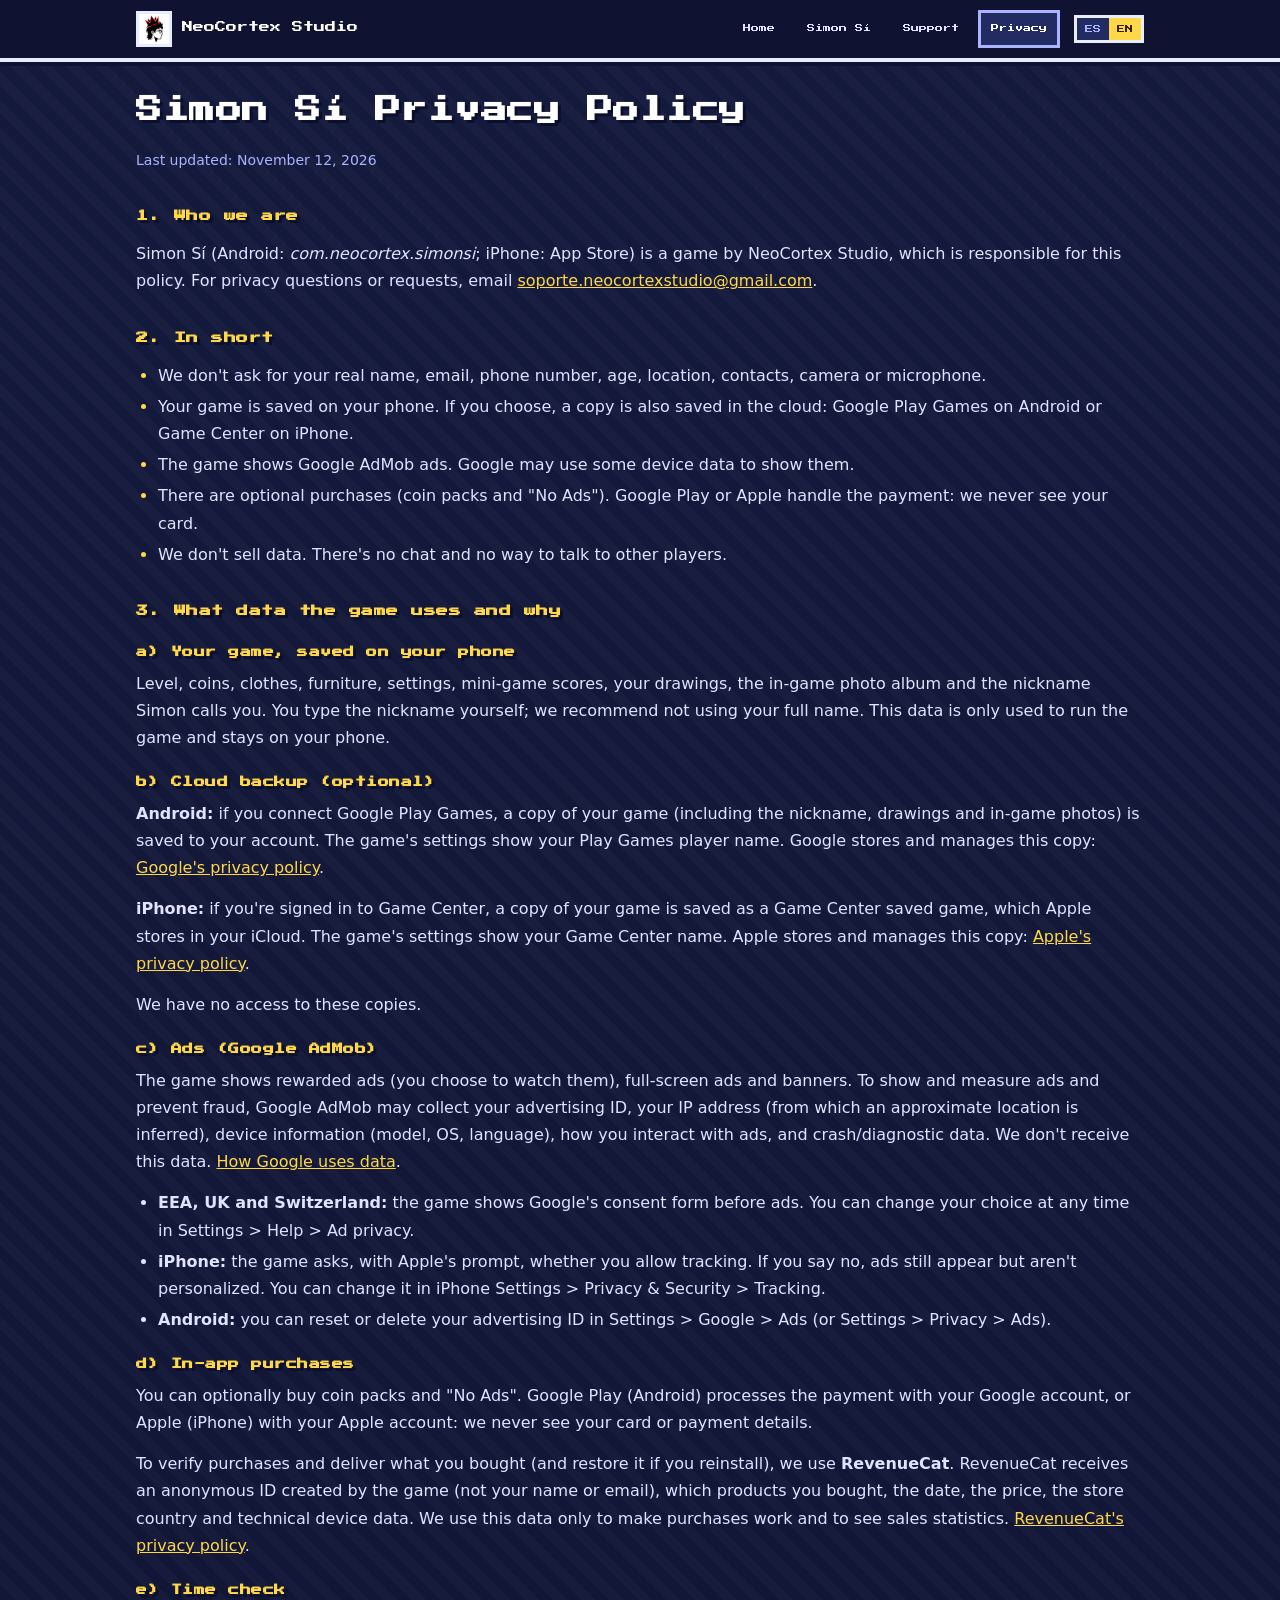
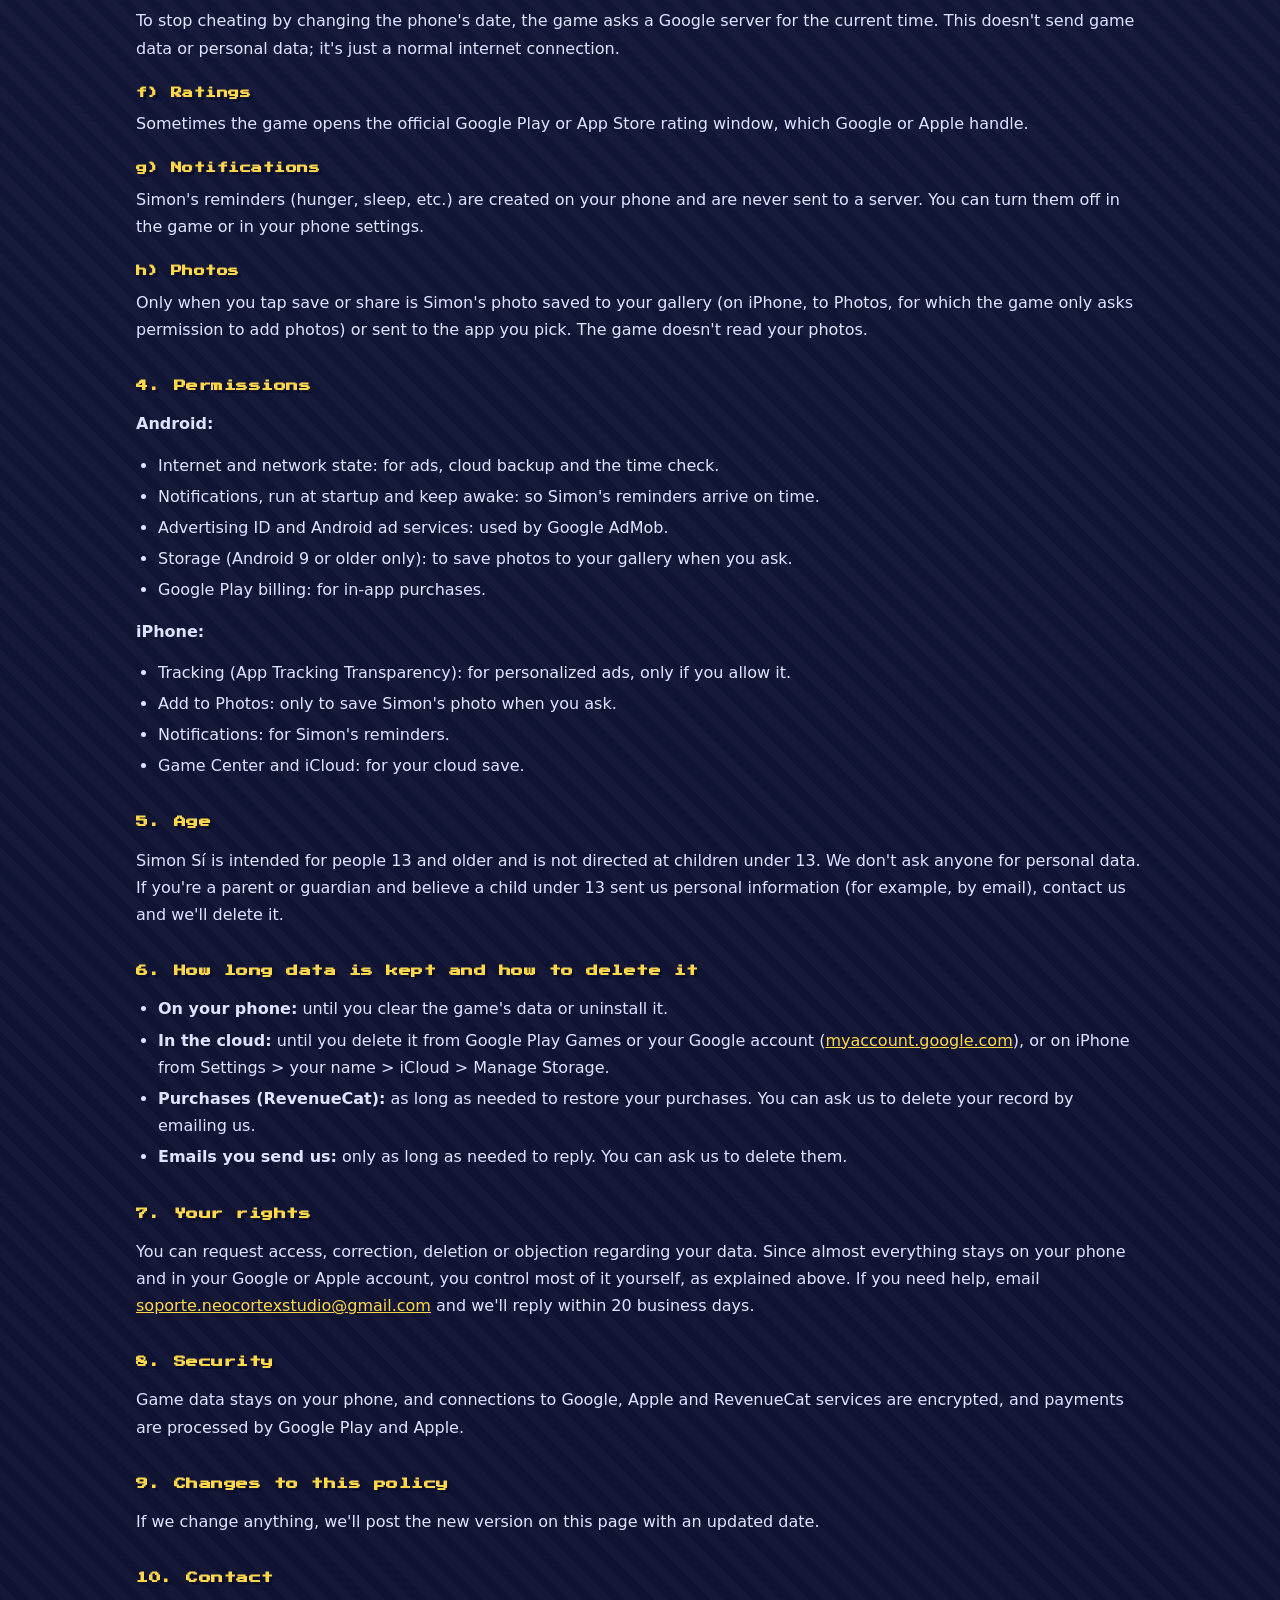
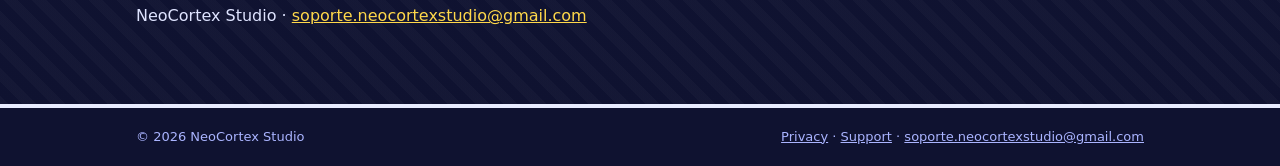
==== privacidad/index.html @ a91532ff "Pagina de NeoCortex Studio: inicio, Simon Si, soporte y politica de privacidad (ES/EN) Co-Authored-B" ====
<!doctype html>
<html lang="es" data-idioma="es">
<head>
<meta charset="utf-8">
<meta name="viewport" content="width=device-width, initial-scale=1">
<title data-es="Política de privacidad - Simon Sí" data-en="Privacy policy - Simon Sí">Política de privacidad - Simon Sí</title>
<meta name="description" content="Política de privacidad de Simon Sí (Android y iPhone).">
<meta name="theme-color" content="#0f1230">
<meta property="og:title" content="Política de privacidad - Simon Sí">
<meta property="og:description" content="Política de privacidad de Simon Sí (Android y iPhone).">
<meta property="og:image" content="https://neocortexstudio.github.io/assets/img/banner_es.png">
<link rel="icon" href="../assets/img/favicon_estudio.png">
<link rel="apple-touch-icon" href="../assets/img/logo_neocortex_180.png">
<link rel="stylesheet" href="../assets/estilo.css">
<script src="../assets/idioma.js"></script>
</head>
<body>
<header class="barra"><div class="barra-in">
  <a class="marca" href="../"><img class="logo" src="../assets/img/logo_neocortex_180.png" alt="">NeoCortex Studio</a>
  <nav class="nav"><a href="../"><span lang="es">Inicio</span><span lang="en">Home</span></a><a href="../simonsi/"><span lang="es">Simon Sí</span><span lang="en">Simon Sí</span></a><a href="../soporte/"><span lang="es">Soporte</span><span lang="en">Support</span></a><a href="../privacidad/" class="on"><span lang="es">Privacidad</span><span lang="en">Privacy</span></a></nav>
  <div class="idioma"><button data-l="es">ES</button><button data-l="en">EN</button></div>
</div></header>
<main>
<article class="legal" lang="es">
<h1 class="px">Política de privacidad de Simon Sí</h1>
<p class="nota">Última actualización: 12 de noviembre de 2026</p>

<h2 class="px">1. Quién es el responsable</h2>
<p>Simon Sí (Android: <i>com.neocortex.simonsi</i>; iPhone: App Store) es un juego de NeoCortex Studio, responsable de esta política. Para cualquier duda o solicitud sobre privacidad, escríbenos a <a href="mailto:soporte.neocortexstudio@gmail.com">soporte.neocortexstudio@gmail.com</a>.</p>

<h2 class="px">2. En pocas palabras</h2>
<ul class="resumen">
  <li>No pedimos tu nombre real, correo, teléfono, edad, ubicación, contactos, cámara ni micrófono.</li>
  <li>Tu partida se guarda en tu teléfono. Si quieres, también se guarda una copia en la nube: Google Play Juegos en Android o Game Center en iPhone.</li>
  <li>El juego muestra anuncios de Google AdMob. Google puede usar algunos datos del teléfono para mostrarlos.</li>
  <li>Hay compras opcionales (paquetes de monedas y "Sin anuncios"). El pago lo hace Google Play o Apple: nosotros nunca vemos tu tarjeta.</li>
  <li>No vendemos datos. No hay chat ni forma de hablar con otros jugadores.</li>
</ul>

<h2 class="px">3. Qué datos usa el juego y para qué</h2>
<h3>a) Tu partida, guardada en tu teléfono</h3>
<p>Nivel, monedas, ropa, muebles, ajustes, puntajes de minijuegos, los dibujos que haces, las fotos del álbum del juego y el apodo con el que Simon te llama. El apodo lo escribes tú; te recomendamos no poner tu nombre completo. Estos datos se usan solo para que el juego funcione y se quedan en tu teléfono.</p>

<h3>b) Copia en la nube (opcional)</h3>
<p><b>Android:</b> si conectas Google Play Juegos, se guarda una copia de tu partida en tu cuenta (incluye el apodo, los dibujos y las fotos del juego). En los ajustes del juego se muestra tu nombre de jugador de Play Juegos. Esta copia la guarda y administra Google: <a href="https://policies.google.com/privacy" target="_blank" rel="noopener">política de privacidad de Google</a>.</p>
<p><b>iPhone:</b> si tienes sesión en Game Center, se guarda una copia de tu partida como "partida guardada" de Game Center, que Apple almacena en tu iCloud. En los ajustes del juego se muestra tu nombre de Game Center. Esta copia la guarda y administra Apple: <a href="https://www.apple.com/legal/privacy/" target="_blank" rel="noopener">política de privacidad de Apple</a>.</p>
<p>Nosotros no tenemos acceso a esas copias.</p>

<h3>c) Anuncios (Google AdMob)</h3>
<p>El juego muestra anuncios con premio (los eliges tú), anuncios de pantalla completa y banners. Para mostrarlos, medirlos y evitar fraudes, Google AdMob puede recopilar el identificador de publicidad del teléfono, la dirección IP (de la que se deduce una ubicación aproximada), información del dispositivo (modelo, sistema, idioma), cómo interactúas con los anuncios y datos técnicos de errores. Nosotros no recibimos esos datos. <a href="https://policies.google.com/technologies/partner-sites" target="_blank" rel="noopener">Cómo usa Google los datos</a>.</p>
<ul>
  <li><b>Europa, Reino Unido y Suiza:</b> el juego te muestra la ventana de consentimiento de Google antes de los anuncios. Puedes cambiar tu decisión cuando quieras en Ajustes &gt; Ayuda &gt; Privacidad de anuncios.</li>
  <li><b>iPhone:</b> el juego te pregunta con la ventana de Apple si permites el rastreo. Si dices que no, los anuncios siguen, pero no son personalizados. Puedes cambiarlo en Ajustes del iPhone &gt; Privacidad y seguridad &gt; Rastreo.</li>
  <li><b>Android:</b> puedes restablecer o borrar tu identificador de publicidad en Configuración &gt; Google &gt; Anuncios (o Configuración &gt; Privacidad &gt; Anuncios).</li>
</ul>

<h3>d) Compras dentro de la app</h3>
<p>Puedes comprar, si quieres, paquetes de monedas y "Sin anuncios". El pago lo procesa Google Play (Android) con tu cuenta de Google, o Apple (iPhone) con tu cuenta de Apple: nosotros no vemos tu tarjeta ni tus datos de pago.</p>
<p>Para comprobar las compras y entregarte lo que compraste (y poder restaurarlo si reinstalas), usamos <b>RevenueCat</b>. RevenueCat recibe un identificador anónimo creado por el juego (no tu nombre ni tu correo), qué productos compraste, la fecha, el precio, el país de la tienda y datos técnicos del dispositivo. Usamos estos datos solo para que las compras funcionen y para ver estadísticas de ventas. <a href="https://www.revenuecat.com/privacy" target="_blank" rel="noopener">Política de privacidad de RevenueCat</a>.</p>

<h3>e) Revisión de la hora</h3>
<p>Para que no se puedan hacer trampas cambiando la fecha del teléfono, el juego pregunta la hora a un servidor de Google. Esa consulta no envía datos del juego ni datos personales; es solo una conexión normal a internet.</p>

<h3>f) Valoración</h3>
<p>A veces el juego abre la ventana oficial de Google Play o de la App Store para calificarlo. Esa ventana la manejan Google o Apple.</p>

<h3>g) Notificaciones</h3>
<p>Los avisos de Simon (hambre, sueño, etc.) se crean dentro de tu teléfono y no se envían a ningún servidor. Puedes apagarlos en el juego o en los ajustes del teléfono.</p>

<h3>h) Fotos</h3>
<p>Solo si tú tocas guardar o compartir, la foto de Simon se guarda en tu galería (en iPhone, en Fotos, para lo que el juego pide permiso solo para agregar fotos) o se manda a la app que elijas. El juego no lee tus fotos.</p>

<h2 class="px">4. Permisos</h2>
<p><b>Android:</b></p>
<ul>
  <li>Internet y estado de la red: para los anuncios, la copia en la nube y la revisión de la hora.</li>
  <li>Notificaciones, iniciar al encender el teléfono y mantener activo: para que los avisos de Simon lleguen a tiempo.</li>
  <li>Identificador de publicidad y servicios de anuncios de Android: los usa Google AdMob.</li>
  <li>Almacenamiento (solo en Android 9 o anterior): para guardar fotos en tu galería cuando tú lo pides.</li>
  <li>Facturación de Google Play: para las compras dentro de la app.</li>
</ul>
<p><b>iPhone:</b></p>
<ul>
  <li>Rastreo (App Tracking Transparency): para anuncios personalizados, solo si lo permites.</li>
  <li>Agregar a Fotos: solo para guardar la foto de Simon cuando tú lo pides.</li>
  <li>Notificaciones: para los avisos de Simon.</li>
  <li>Game Center e iCloud: para la copia de tu partida en la nube.</li>
</ul>

<h2 class="px">5. Edad</h2>
<p>Simon Sí está pensado para personas de 13 años o más y no está dirigido a menores de 13. No pedimos datos personales a nadie. Si eres padre, madre o tutor y crees que un menor de 13 años nos envió información personal (por ejemplo, por correo), escríbenos y la borraremos.</p>

<h2 class="px">6. Cuánto tiempo se guardan los datos y cómo borrarlos</h2>
<ul>
  <li><b>En tu teléfono:</b> hasta que borres los datos del juego o lo desinstales.</li>
  <li><b>En la nube:</b> hasta que la borres desde Google Play Juegos o tu cuenta de Google (<a href="https://myaccount.google.com" target="_blank" rel="noopener">myaccount.google.com</a>), o en iPhone desde Ajustes &gt; tu nombre &gt; iCloud &gt; Administrar almacenamiento.</li>
  <li><b>Compras (RevenueCat):</b> mientras sean necesarias para restaurar tus compras. Puedes pedir que borremos tu registro escribiéndonos.</li>
  <li><b>Correos que nos mandes:</b> solo el tiempo necesario para responderte. Puedes pedir que los borremos.</li>
</ul>

<h2 class="px">7. Tus derechos</h2>
<p>Puedes pedir acceso, corrección, borrado u oposición sobre tus datos (en México, derechos ARCO). Como casi todo se queda en tu teléfono y en tu cuenta de Google o Apple, la mayoría lo controlas tú, como se explica arriba. Si necesitas ayuda, escríbenos a <a href="mailto:soporte.neocortexstudio@gmail.com">soporte.neocortexstudio@gmail.com</a> y te responderemos en un plazo máximo de 20 días hábiles.</p>

<h2 class="px">8. Seguridad</h2>
<p>Los datos del juego se quedan en tu teléfono, y las conexiones con los servicios de Google, Apple y RevenueCat están cifradas, y los pagos los procesan Google Play y Apple.</p>

<h2 class="px">9. Cambios a esta política</h2>
<p>Si cambiamos algo, publicaremos la nueva versión en esta misma página con la fecha actualizada.</p>

<h2 class="px">10. Contacto</h2>
<p>NeoCortex Studio · <a href="mailto:soporte.neocortexstudio@gmail.com">soporte.neocortexstudio@gmail.com</a></p>
</article>

<article class="legal" lang="en">
<h1 class="px">Simon Sí Privacy Policy</h1>
<p class="nota">Last updated: November 12, 2026</p>

<h2 class="px">1. Who we are</h2>
<p>Simon Sí (Android: <i>com.neocortex.simonsi</i>; iPhone: App Store) is a game by NeoCortex Studio, which is responsible for this policy. For privacy questions or requests, email <a href="mailto:soporte.neocortexstudio@gmail.com">soporte.neocortexstudio@gmail.com</a>.</p>

<h2 class="px">2. In short</h2>
<ul class="resumen">
  <li>We don't ask for your real name, email, phone number, age, location, contacts, camera or microphone.</li>
  <li>Your game is saved on your phone. If you choose, a copy is also saved in the cloud: Google Play Games on Android or Game Center on iPhone.</li>
  <li>The game shows Google AdMob ads. Google may use some device data to show them.</li>
  <li>There are optional purchases (coin packs and "No Ads"). Google Play or Apple handle the payment: we never see your card.</li>
  <li>We don't sell data. There's no chat and no way to talk to other players.</li>
</ul>

<h2 class="px">3. What data the game uses and why</h2>
<h3>a) Your game, saved on your phone</h3>
<p>Level, coins, clothes, furniture, settings, mini-game scores, your drawings, the in-game photo album and the nickname Simon calls you. You type the nickname yourself; we recommend not using your full name. This data is only used to run the game and stays on your phone.</p>

<h3>b) Cloud backup (optional)</h3>
<p><b>Android:</b> if you connect Google Play Games, a copy of your game (including the nickname, drawings and in-game photos) is saved to your account. The game's settings show your Play Games player name. Google stores and manages this copy: <a href="https://policies.google.com/privacy" target="_blank" rel="noopener">Google's privacy policy</a>.</p>
<p><b>iPhone:</b> if you're signed in to Game Center, a copy of your game is saved as a Game Center saved game, which Apple stores in your iCloud. The game's settings show your Game Center name. Apple stores and manages this copy: <a href="https://www.apple.com/legal/privacy/" target="_blank" rel="noopener">Apple's privacy policy</a>.</p>
<p>We have no access to these copies.</p>

<h3>c) Ads (Google AdMob)</h3>
<p>The game shows rewarded ads (you choose to watch them), full-screen ads and banners. To show and measure ads and prevent fraud, Google AdMob may collect your advertising ID, your IP address (from which an approximate location is inferred), device information (model, OS, language), how you interact with ads, and crash/diagnostic data. We don't receive this data. <a href="https://policies.google.com/technologies/partner-sites" target="_blank" rel="noopener">How Google uses data</a>.</p>
<ul>
  <li><b>EEA, UK and Switzerland:</b> the game shows Google's consent form before ads. You can change your choice at any time in Settings &gt; Help &gt; Ad privacy.</li>
  <li><b>iPhone:</b> the game asks, with Apple's prompt, whether you allow tracking. If you say no, ads still appear but aren't personalized. You can change it in iPhone Settings &gt; Privacy &amp; Security &gt; Tracking.</li>
  <li><b>Android:</b> you can reset or delete your advertising ID in Settings &gt; Google &gt; Ads (or Settings &gt; Privacy &gt; Ads).</li>
</ul>

<h3>d) In-app purchases</h3>
<p>You can optionally buy coin packs and "No Ads". Google Play (Android) processes the payment with your Google account, or Apple (iPhone) with your Apple account: we never see your card or payment details.</p>
<p>To verify purchases and deliver what you bought (and restore it if you reinstall), we use <b>RevenueCat</b>. RevenueCat receives an anonymous ID created by the game (not your name or email), which products you bought, the date, the price, the store country and technical device data. We use this data only to make purchases work and to see sales statistics. <a href="https://www.revenuecat.com/privacy" target="_blank" rel="noopener">RevenueCat's privacy policy</a>.</p>

<h3>e) Time check</h3>
<p>To stop cheating by changing the phone's date, the game asks a Google server for the current time. This doesn't send game data or personal data; it's just a normal internet connection.</p>

<h3>f) Ratings</h3>
<p>Sometimes the game opens the official Google Play or App Store rating window, which Google or Apple handle.</p>

<h3>g) Notifications</h3>
<p>Simon's reminders (hunger, sleep, etc.) are created on your phone and are never sent to a server. You can turn them off in the game or in your phone settings.</p>

<h3>h) Photos</h3>
<p>Only when you tap save or share is Simon's photo saved to your gallery (on iPhone, to Photos, for which the game only asks permission to add photos) or sent to the app you pick. The game doesn't read your photos.</p>

<h2 class="px">4. Permissions</h2>
<p><b>Android:</b></p>
<ul>
  <li>Internet and network state: for ads, cloud backup and the time check.</li>
  <li>Notifications, run at startup and keep awake: so Simon's reminders arrive on time.</li>
  <li>Advertising ID and Android ad services: used by Google AdMob.</li>
  <li>Storage (Android 9 or older only): to save photos to your gallery when you ask.</li>
  <li>Google Play billing: for in-app purchases.</li>
</ul>
<p><b>iPhone:</b></p>
<ul>
  <li>Tracking (App Tracking Transparency): for personalized ads, only if you allow it.</li>
  <li>Add to Photos: only to save Simon's photo when you ask.</li>
  <li>Notifications: for Simon's reminders.</li>
  <li>Game Center and iCloud: for your cloud save.</li>
</ul>

<h2 class="px">5. Age</h2>
<p>Simon Sí is intended for people 13 and older and is not directed at children under 13. We don't ask anyone for personal data. If you're a parent or guardian and believe a child under 13 sent us personal information (for example, by email), contact us and we'll delete it.</p>

<h2 class="px">6. How long data is kept and how to delete it</h2>
<ul>
  <li><b>On your phone:</b> until you clear the game's data or uninstall it.</li>
  <li><b>In the cloud:</b> until you delete it from Google Play Games or your Google account (<a href="https://myaccount.google.com" target="_blank" rel="noopener">myaccount.google.com</a>), or on iPhone from Settings &gt; your name &gt; iCloud &gt; Manage Storage.</li>
  <li><b>Purchases (RevenueCat):</b> as long as needed to restore your purchases. You can ask us to delete your record by emailing us.</li>
  <li><b>Emails you send us:</b> only as long as needed to reply. You can ask us to delete them.</li>
</ul>

<h2 class="px">7. Your rights</h2>
<p>You can request access, correction, deletion or objection regarding your data. Since almost everything stays on your phone and in your Google or Apple account, you control most of it yourself, as explained above. If you need help, email <a href="mailto:soporte.neocortexstudio@gmail.com">soporte.neocortexstudio@gmail.com</a> and we'll reply within 20 business days.</p>

<h2 class="px">8. Security</h2>
<p>Game data stays on your phone, and connections to Google, Apple and RevenueCat services are encrypted, and payments are processed by Google Play and Apple.</p>

<h2 class="px">9. Changes to this policy</h2>
<p>If we change anything, we'll post the new version on this page with an updated date.</p>

<h2 class="px">10. Contact</h2>
<p>NeoCortex Studio · <a href="mailto:soporte.neocortexstudio@gmail.com">soporte.neocortexstudio@gmail.com</a></p>
</article>

</main>
<footer><div class="in">
  <span>© 2026 NeoCortex Studio</span>
  <span><a href="../privacidad/"><span lang="es">Privacidad</span><span lang="en">Privacy</span></a> · <a href="../soporte/"><span lang="es">Soporte</span><span lang="en">Support</span></a> · <a href="mailto:soporte.neocortexstudio@gmail.com">soporte.neocortexstudio@gmail.com</a></span>
</div></footer>
</body>
</html>
---- assets/estilo.css ----
/* NeoCortex Studio — estilo pixel, igual que Simon Sí */
@font-face { font-family: 'PS2P'; src: url('fuentes/PressStart2P.woff2') format('woff2'); font-display: swap; }
@font-face { font-family: 'MJT'; src: url('fuentes/Nunito900.woff2') format('woff2'); font-weight: 900; font-display: swap; }
:root {
  --noche: #0f1230; --fondo: #141a3c; --panel: #232b63; --panel2: #3a47a8; --linea: #e8ecff;
  --tinta: #dfe4ff; --suave: #aab4ff; --oro: #ffd84a; --rojo: #e8353f; --verde: #3ab060;
}
* { box-sizing: border-box; }
html { background: var(--fondo); }
body {
  margin: 0; color: var(--tinta); font: 16px/1.7 system-ui, -apple-system, 'Segoe UI', Roboto, sans-serif;
  background:
    repeating-linear-gradient(45deg, rgba(255,255,255,.025) 0 10px, transparent 10px 20px),
    linear-gradient(var(--fondo), var(--noche));
  min-height: 100vh;
}
a { color: var(--oro); }
img { image-rendering: pixelated; max-width: 100%; }
.px { font-family: 'PS2P', monospace; letter-spacing: .5px; line-height: 1.6; }

/* idioma: se ve solo el bloque del idioma elegido */
html[data-idioma="es"] [lang="en"]:not(html), html[data-idioma="en"] [lang="es"]:not(html) { display: none !important; }

/* barra de arriba */
.barra { position: sticky; top: 0; z-index: 10; background: var(--noche); border-bottom: 4px solid var(--linea); box-shadow: 0 4px 0 var(--noche); }
.barra-in { max-width: 1040px; margin: 0 auto; padding: 10px 16px; display: flex; align-items: center; gap: 14px; flex-wrap: wrap; }
.marca { display: flex; align-items: center; gap: 10px; text-decoration: none; color: #fff; font-family: 'PS2P', monospace; font-size: 11px; }
.marca img { width: 36px; height: 36px; border: 3px solid var(--linea); box-shadow: 0 0 0 3px var(--noche); }
img.logo { image-rendering: auto; background: #fff; }
.estudio { display: flex; align-items: center; gap: 18px; margin-bottom: 18px; }
.estudio .logo { width: 112px; height: 112px; flex: none; border: 4px solid var(--linea); box-shadow: 0 0 0 4px var(--noche), 0 8px 0 4px rgba(0,0,0,.35); }
.estudio h1 { margin: 0; }
@media (max-width: 520px) { .estudio .logo { width: 84px; height: 84px; } }
.nav { display: flex; gap: 6px; flex-wrap: wrap; margin-left: auto; }
.nav a { font-family: 'PS2P', monospace; font-size: 8px; color: var(--tinta); text-decoration: none; padding: 9px 10px; border: 3px solid transparent; }
.nav a:hover, .nav a.on { border-color: var(--suave); background: var(--panel); color: #fff; }
.idioma { display: flex; border: 3px solid var(--linea); box-shadow: 0 0 0 3px var(--noche); }
.idioma button { font: 8px 'PS2P', monospace; border: 0; padding: 7px 8px; background: var(--panel); color: var(--suave); cursor: pointer; }
.idioma button.on { background: var(--oro); color: #3a2000; }

main { max-width: 1040px; margin: 0 auto; padding: 28px 16px 60px; }
h1, h2, h3 { font-family: 'PS2P', monospace; color: #fff; text-shadow: 3px 3px 0 #0c0f2c; line-height: 1.5; letter-spacing: .5px; }
h1 { font-size: clamp(16px, 4vw, 26px); margin: 0 0 18px; }
h2 { font-size: clamp(12px, 2.6vw, 16px); margin: 34px 0 14px; color: var(--oro); }
h3 { font-size: 11px; margin: 24px 0 8px; }
p { margin: 0 0 14px; }

.caja { background: var(--panel); border: 4px solid var(--linea); box-shadow: 0 0 0 4px var(--noche), 0 8px 0 4px rgba(0,0,0,.35); padding: 22px; margin: 18px 0 28px; }
.caja.oscura { background: #1a2050; border-color: var(--suave); }

/* botones */
.bt { display: inline-flex; align-items: center; justify-content: center; gap: 8px; font: 9px 'PS2P', monospace; text-decoration: none; padding: 13px 16px; color: #fff; background: var(--verde);
  border: 0; box-shadow: inset 0 -4px 0 rgba(0,0,0,.28), inset 0 3px 0 rgba(255,255,255,.25), 0 0 0 3px var(--noche); }
.bt:hover { filter: brightness(1.1); } .bt:active { transform: translateY(2px); }
.bt.oro { background: var(--oro); color: #3a2000; }
.bt.gris { background: #4a5290; color: #c8ceff; cursor: default; }
.botones { display: flex; gap: 14px; flex-wrap: wrap; margin: 18px 0 6px; }

/* portada */
.portada { display: grid; grid-template-columns: 1fr; gap: 22px; align-items: center; }
.portada .ban { width: 100%; border: 4px solid var(--linea); box-shadow: 0 0 0 4px var(--noche); }
@media (min-width: 820px) { .portada { grid-template-columns: 1.1fr 1fr; } }
.juego { display: grid; grid-template-columns: 120px 1fr; gap: 18px; align-items: center; }
.juego img { width: 120px; height: 120px; border: 4px solid var(--linea); box-shadow: 0 0 0 4px var(--noche); }
@media (max-width: 520px) { .juego { grid-template-columns: 1fr; } }

/* capturas */
.capturas { display: flex; gap: 14px; overflow-x: auto; padding: 6px 4px 14px; scroll-snap-type: x mandatory; }
.capturas img { flex: none; width: 180px; height: 320px; object-fit: cover; image-rendering: auto; border: 4px solid var(--linea); box-shadow: 0 0 0 4px var(--noche); scroll-snap-align: start; }

/* listas y textos largos (privacidad) */
.legal h2 { font-size: 12px; } .legal h3 { color: var(--oro); }
.legal ul { padding-left: 22px; margin: 0 0 14px; } .legal li { margin: 4px 0; }
.nota { font-size: 14px; color: var(--suave); }
.resumen li::marker { color: var(--oro); }
details { background: #1a2050; border: 3px solid var(--suave); margin: 10px 0; }
details summary { cursor: pointer; padding: 12px 14px; font-weight: 700; color: #fff; }
details[open] summary { border-bottom: 3px solid var(--suave); }
details div { padding: 12px 14px 4px; }

footer { border-top: 4px solid var(--linea); background: var(--noche); }
footer .in { max-width: 1040px; margin: 0 auto; padding: 18px 16px; display: flex; gap: 16px; flex-wrap: wrap; justify-content: space-between; font-size: 13px; color: var(--suave); }
footer a { color: var(--suave); }
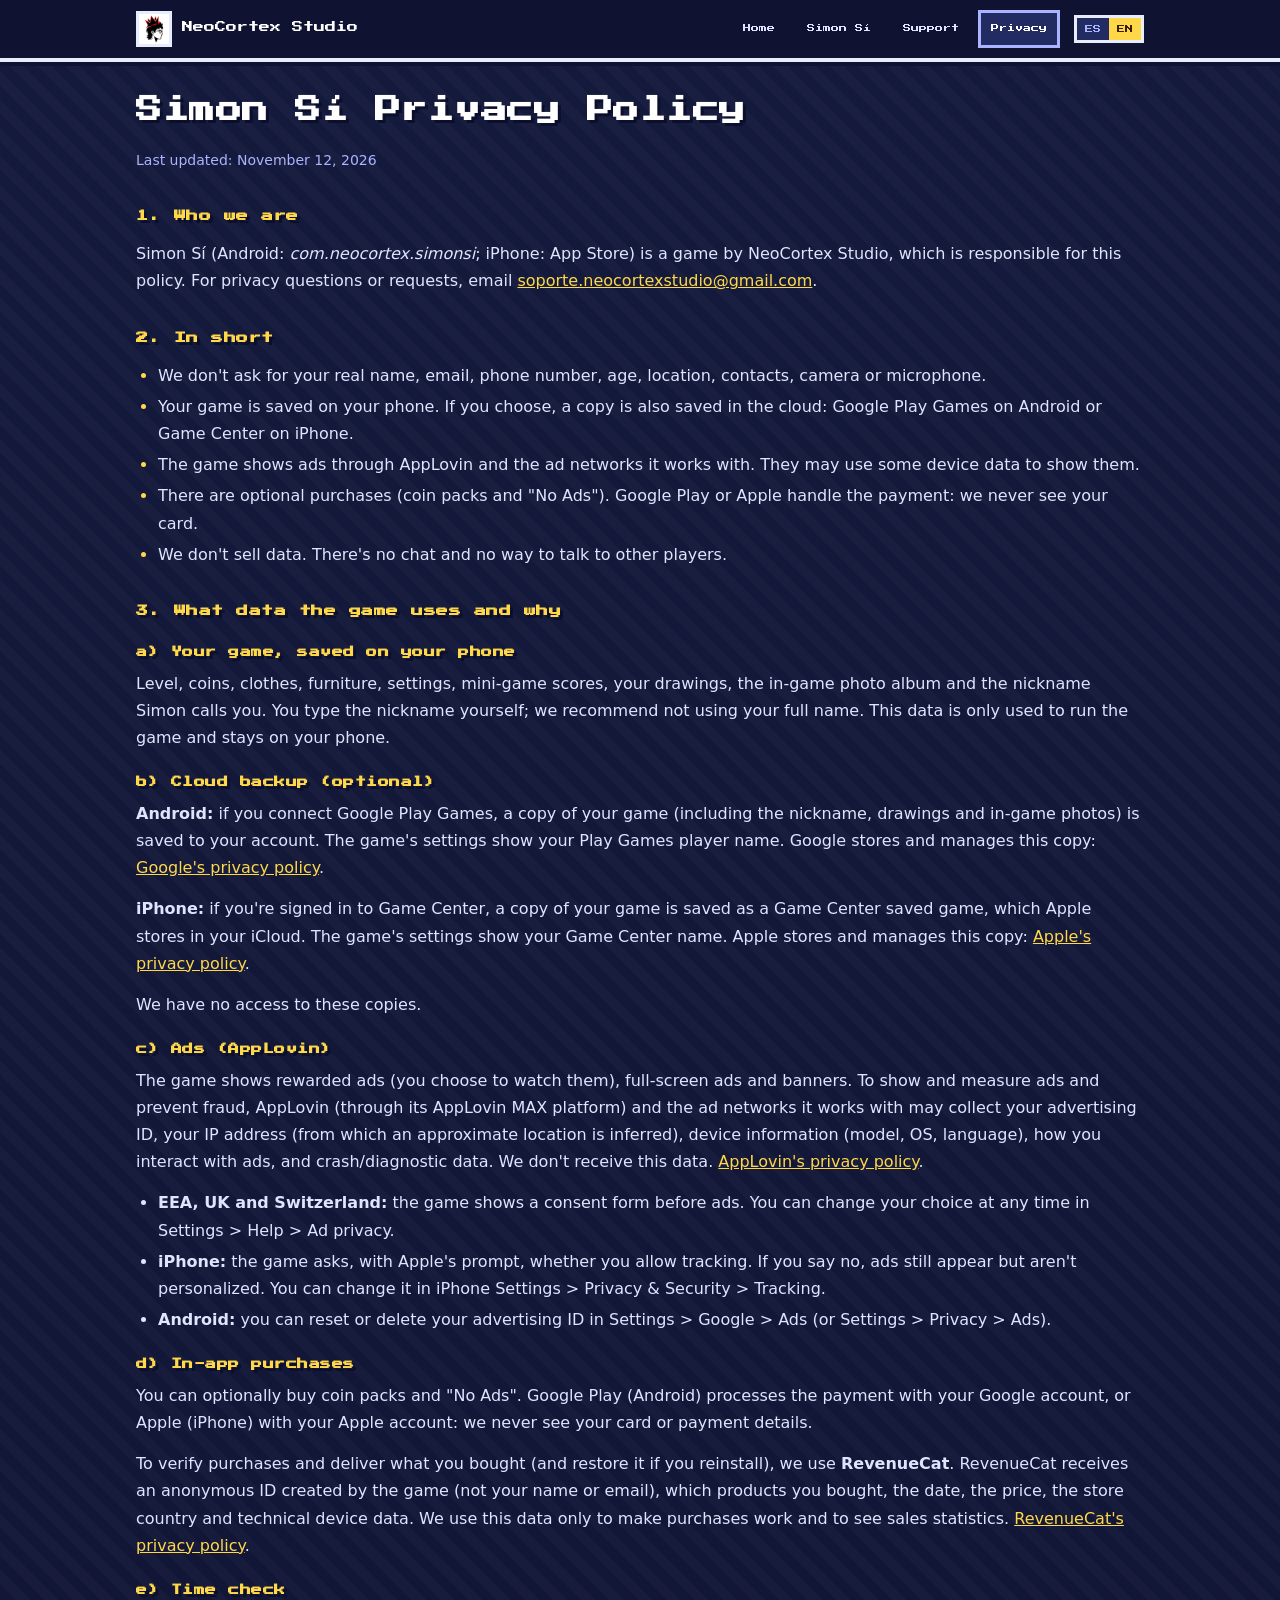
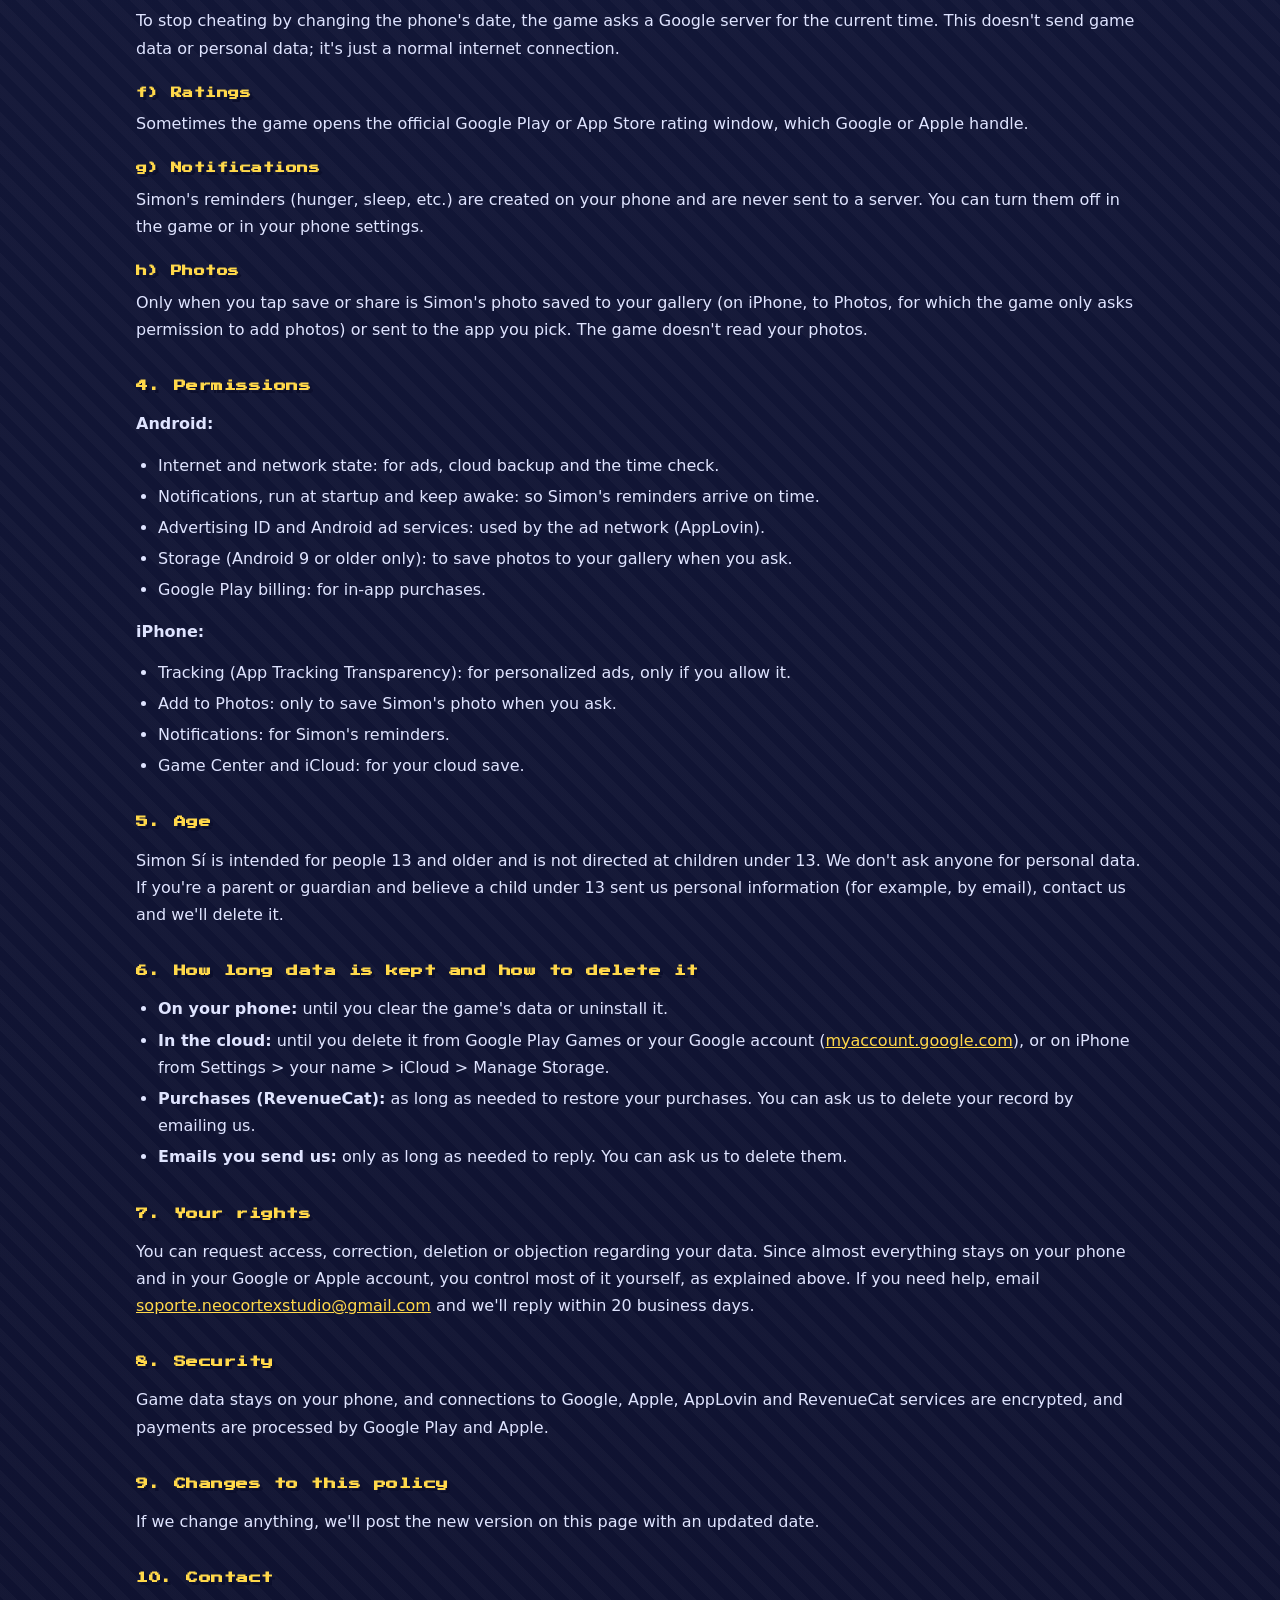
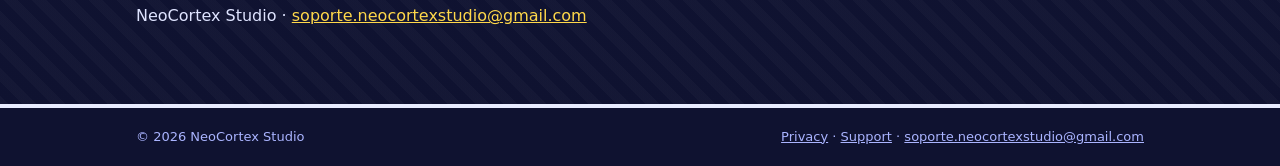
==== commit 5fd4b898: "Privacidad: anuncios con AppLovin en lugar de AdMob Co-Authored-By: Claude Opus 5.5 <noreply@anthrop" ====
--- a/privacidad/index.html
+++ b/privacidad/index.html
@@ -32,7 +32,7 @@
 <ul class="resumen">
   <li>No pedimos tu nombre real, correo, teléfono, edad, ubicación, contactos, cámara ni micrófono.</li>
   <li>Tu partida se guarda en tu teléfono. Si quieres, también se guarda una copia en la nube: Google Play Juegos en Android o Game Center en iPhone.</li>
-  <li>El juego muestra anuncios de Google AdMob. Google puede usar algunos datos del teléfono para mostrarlos.</li>
+  <li>El juego muestra anuncios a través de AppLovin y las redes de anuncios con las que trabaja. Pueden usar algunos datos del teléfono para mostrarlos.</li>
   <li>Hay compras opcionales (paquetes de monedas y "Sin anuncios"). El pago lo hace Google Play o Apple: nosotros nunca vemos tu tarjeta.</li>
   <li>No vendemos datos. No hay chat ni forma de hablar con otros jugadores.</li>
 </ul>
@@ -46,10 +46,10 @@
 <p><b>iPhone:</b> si tienes sesión en Game Center, se guarda una copia de tu partida como "partida guardada" de Game Center, que Apple almacena en tu iCloud. En los ajustes del juego se muestra tu nombre de Game Center. Esta copia la guarda y administra Apple: <a href="https://www.apple.com/legal/privacy/" target="_blank" rel="noopener">política de privacidad de Apple</a>.</p>
 <p>Nosotros no tenemos acceso a esas copias.</p>
 
-<h3>c) Anuncios (Google AdMob)</h3>
-<p>El juego muestra anuncios con premio (los eliges tú), anuncios de pantalla completa y banners. Para mostrarlos, medirlos y evitar fraudes, Google AdMob puede recopilar el identificador de publicidad del teléfono, la dirección IP (de la que se deduce una ubicación aproximada), información del dispositivo (modelo, sistema, idioma), cómo interactúas con los anuncios y datos técnicos de errores. Nosotros no recibimos esos datos. <a href="https://policies.google.com/technologies/partner-sites" target="_blank" rel="noopener">Cómo usa Google los datos</a>.</p>
-<ul>
-  <li><b>Europa, Reino Unido y Suiza:</b> el juego te muestra la ventana de consentimiento de Google antes de los anuncios. Puedes cambiar tu decisión cuando quieras en Ajustes &gt; Ayuda &gt; Privacidad de anuncios.</li>
+<h3>c) Anuncios (AppLovin)</h3>
+<p>El juego muestra anuncios con premio (los eliges tú), anuncios de pantalla completa y banners. Para mostrarlos, medirlos y evitar fraudes, AppLovin (con su plataforma AppLovin MAX) y las redes de anuncios con las que trabaja pueden recopilar el identificador de publicidad del teléfono, la dirección IP (de la que se deduce una ubicación aproximada), información del dispositivo (modelo, sistema, idioma), cómo interactúas con los anuncios y datos técnicos de errores. Nosotros no recibimos esos datos. <a href="https://www.applovin.com/privacy/" target="_blank" rel="noopener">Política de privacidad de AppLovin</a>.</p>
+<ul>
+  <li><b>Europa, Reino Unido y Suiza:</b> el juego te muestra una ventana de consentimiento antes de los anuncios. Puedes cambiar tu decisión cuando quieras en Ajustes &gt; Ayuda &gt; Privacidad de anuncios.</li>
   <li><b>iPhone:</b> el juego te pregunta con la ventana de Apple si permites el rastreo. Si dices que no, los anuncios siguen, pero no son personalizados. Puedes cambiarlo en Ajustes del iPhone &gt; Privacidad y seguridad &gt; Rastreo.</li>
   <li><b>Android:</b> puedes restablecer o borrar tu identificador de publicidad en Configuración &gt; Google &gt; Anuncios (o Configuración &gt; Privacidad &gt; Anuncios).</li>
 </ul>
@@ -75,7 +75,7 @@
 <ul>
   <li>Internet y estado de la red: para los anuncios, la copia en la nube y la revisión de la hora.</li>
   <li>Notificaciones, iniciar al encender el teléfono y mantener activo: para que los avisos de Simon lleguen a tiempo.</li>
-  <li>Identificador de publicidad y servicios de anuncios de Android: los usa Google AdMob.</li>
+  <li>Identificador de publicidad y servicios de anuncios de Android: los usa la red de anuncios (AppLovin).</li>
   <li>Almacenamiento (solo en Android 9 o anterior): para guardar fotos en tu galería cuando tú lo pides.</li>
   <li>Facturación de Google Play: para las compras dentro de la app.</li>
 </ul>
@@ -102,7 +102,7 @@
 <p>Puedes pedir acceso, corrección, borrado u oposición sobre tus datos (en México, derechos ARCO). Como casi todo se queda en tu teléfono y en tu cuenta de Google o Apple, la mayoría lo controlas tú, como se explica arriba. Si necesitas ayuda, escríbenos a <a href="mailto:soporte.neocortexstudio@gmail.com">soporte.neocortexstudio@gmail.com</a> y te responderemos en un plazo máximo de 20 días hábiles.</p>
 
 <h2 class="px">8. Seguridad</h2>
-<p>Los datos del juego se quedan en tu teléfono, y las conexiones con los servicios de Google, Apple y RevenueCat están cifradas, y los pagos los procesan Google Play y Apple.</p>
+<p>Los datos del juego se quedan en tu teléfono, y las conexiones con los servicios de Google, Apple, AppLovin y RevenueCat están cifradas, y los pagos los procesan Google Play y Apple.</p>
 
 <h2 class="px">9. Cambios a esta política</h2>
 <p>Si cambiamos algo, publicaremos la nueva versión en esta misma página con la fecha actualizada.</p>
@@ -122,7 +122,7 @@
 <ul class="resumen">
   <li>We don't ask for your real name, email, phone number, age, location, contacts, camera or microphone.</li>
   <li>Your game is saved on your phone. If you choose, a copy is also saved in the cloud: Google Play Games on Android or Game Center on iPhone.</li>
-  <li>The game shows Google AdMob ads. Google may use some device data to show them.</li>
+  <li>The game shows ads through AppLovin and the ad networks it works with. They may use some device data to show them.</li>
   <li>There are optional purchases (coin packs and "No Ads"). Google Play or Apple handle the payment: we never see your card.</li>
   <li>We don't sell data. There's no chat and no way to talk to other players.</li>
 </ul>
@@ -136,10 +136,10 @@
 <p><b>iPhone:</b> if you're signed in to Game Center, a copy of your game is saved as a Game Center saved game, which Apple stores in your iCloud. The game's settings show your Game Center name. Apple stores and manages this copy: <a href="https://www.apple.com/legal/privacy/" target="_blank" rel="noopener">Apple's privacy policy</a>.</p>
 <p>We have no access to these copies.</p>
 
-<h3>c) Ads (Google AdMob)</h3>
-<p>The game shows rewarded ads (you choose to watch them), full-screen ads and banners. To show and measure ads and prevent fraud, Google AdMob may collect your advertising ID, your IP address (from which an approximate location is inferred), device information (model, OS, language), how you interact with ads, and crash/diagnostic data. We don't receive this data. <a href="https://policies.google.com/technologies/partner-sites" target="_blank" rel="noopener">How Google uses data</a>.</p>
-<ul>
-  <li><b>EEA, UK and Switzerland:</b> the game shows Google's consent form before ads. You can change your choice at any time in Settings &gt; Help &gt; Ad privacy.</li>
+<h3>c) Ads (AppLovin)</h3>
+<p>The game shows rewarded ads (you choose to watch them), full-screen ads and banners. To show and measure ads and prevent fraud, AppLovin (through its AppLovin MAX platform) and the ad networks it works with may collect your advertising ID, your IP address (from which an approximate location is inferred), device information (model, OS, language), how you interact with ads, and crash/diagnostic data. We don't receive this data. <a href="https://www.applovin.com/privacy/" target="_blank" rel="noopener">AppLovin's privacy policy</a>.</p>
+<ul>
+  <li><b>EEA, UK and Switzerland:</b> the game shows a consent form before ads. You can change your choice at any time in Settings &gt; Help &gt; Ad privacy.</li>
   <li><b>iPhone:</b> the game asks, with Apple's prompt, whether you allow tracking. If you say no, ads still appear but aren't personalized. You can change it in iPhone Settings &gt; Privacy &amp; Security &gt; Tracking.</li>
   <li><b>Android:</b> you can reset or delete your advertising ID in Settings &gt; Google &gt; Ads (or Settings &gt; Privacy &gt; Ads).</li>
 </ul>
@@ -165,7 +165,7 @@
 <ul>
   <li>Internet and network state: for ads, cloud backup and the time check.</li>
   <li>Notifications, run at startup and keep awake: so Simon's reminders arrive on time.</li>
-  <li>Advertising ID and Android ad services: used by Google AdMob.</li>
+  <li>Advertising ID and Android ad services: used by the ad network (AppLovin).</li>
   <li>Storage (Android 9 or older only): to save photos to your gallery when you ask.</li>
   <li>Google Play billing: for in-app purchases.</li>
 </ul>
@@ -192,7 +192,7 @@
 <p>You can request access, correction, deletion or objection regarding your data. Since almost everything stays on your phone and in your Google or Apple account, you control most of it yourself, as explained above. If you need help, email <a href="mailto:soporte.neocortexstudio@gmail.com">soporte.neocortexstudio@gmail.com</a> and we'll reply within 20 business days.</p>
 
 <h2 class="px">8. Security</h2>
-<p>Game data stays on your phone, and connections to Google, Apple and RevenueCat services are encrypted, and payments are processed by Google Play and Apple.</p>
+<p>Game data stays on your phone, and connections to Google, Apple, AppLovin and RevenueCat services are encrypted, and payments are processed by Google Play and Apple.</p>
 
 <h2 class="px">9. Changes to this policy</h2>
 <p>If we change anything, we'll post the new version on this page with an updated date.</p>
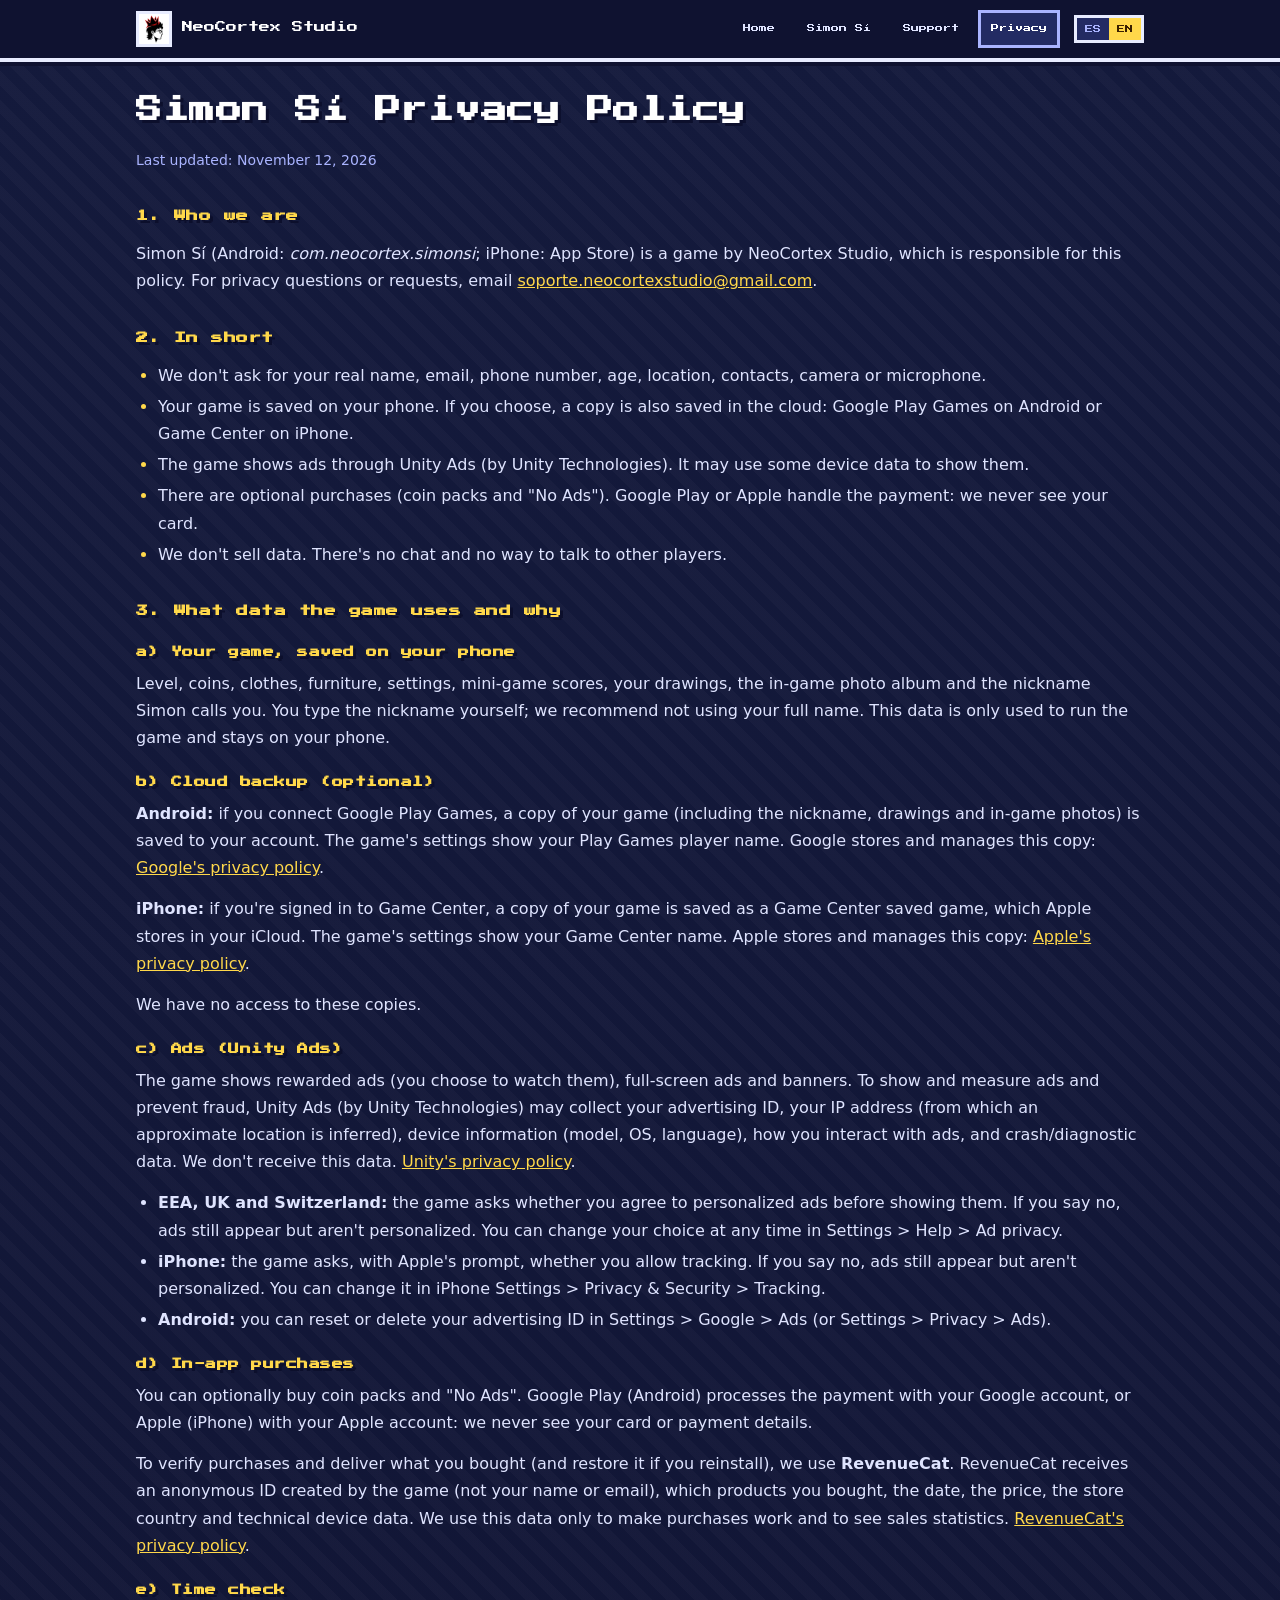
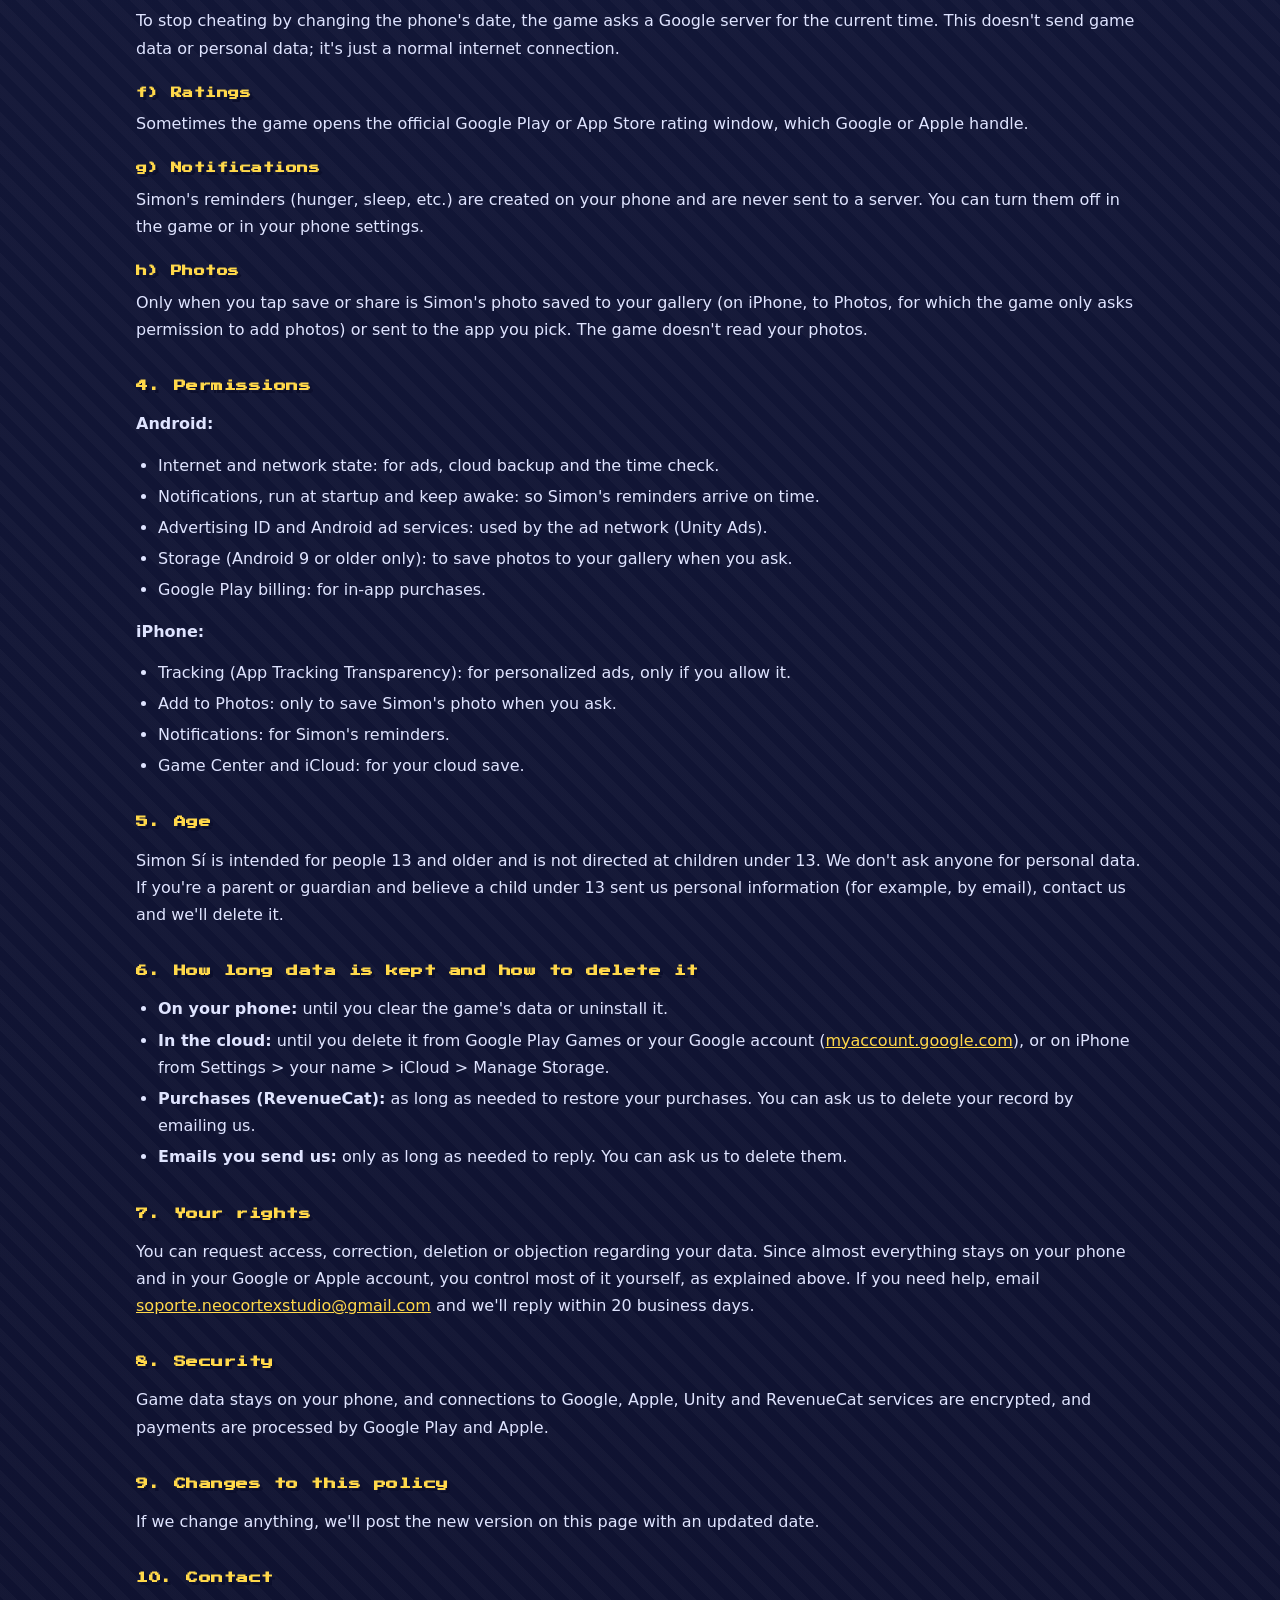
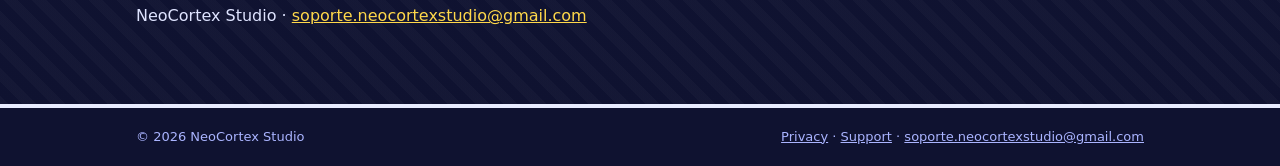
==== commit 3770fc69: "Politica de privacidad: anuncios con Unity Ads Co-Authored-By: Claude Opus 5.5 <noreply@anthropic.co" ====
--- a/privacidad/index.html
+++ b/privacidad/index.html
@@ -32,7 +32,7 @@
 <ul class="resumen">
   <li>No pedimos tu nombre real, correo, teléfono, edad, ubicación, contactos, cámara ni micrófono.</li>
   <li>Tu partida se guarda en tu teléfono. Si quieres, también se guarda una copia en la nube: Google Play Juegos en Android o Game Center en iPhone.</li>
-  <li>El juego muestra anuncios a través de AppLovin y las redes de anuncios con las que trabaja. Pueden usar algunos datos del teléfono para mostrarlos.</li>
+  <li>El juego muestra anuncios a través de Unity Ads (de Unity Technologies). Puede usar algunos datos del teléfono para mostrarlos.</li>
   <li>Hay compras opcionales (paquetes de monedas y "Sin anuncios"). El pago lo hace Google Play o Apple: nosotros nunca vemos tu tarjeta.</li>
   <li>No vendemos datos. No hay chat ni forma de hablar con otros jugadores.</li>
 </ul>
@@ -46,10 +46,10 @@
 <p><b>iPhone:</b> si tienes sesión en Game Center, se guarda una copia de tu partida como "partida guardada" de Game Center, que Apple almacena en tu iCloud. En los ajustes del juego se muestra tu nombre de Game Center. Esta copia la guarda y administra Apple: <a href="https://www.apple.com/legal/privacy/" target="_blank" rel="noopener">política de privacidad de Apple</a>.</p>
 <p>Nosotros no tenemos acceso a esas copias.</p>
 
-<h3>c) Anuncios (AppLovin)</h3>
-<p>El juego muestra anuncios con premio (los eliges tú), anuncios de pantalla completa y banners. Para mostrarlos, medirlos y evitar fraudes, AppLovin (con su plataforma AppLovin MAX) y las redes de anuncios con las que trabaja pueden recopilar el identificador de publicidad del teléfono, la dirección IP (de la que se deduce una ubicación aproximada), información del dispositivo (modelo, sistema, idioma), cómo interactúas con los anuncios y datos técnicos de errores. Nosotros no recibimos esos datos. <a href="https://www.applovin.com/privacy/" target="_blank" rel="noopener">Política de privacidad de AppLovin</a>.</p>
-<ul>
-  <li><b>Europa, Reino Unido y Suiza:</b> el juego te muestra una ventana de consentimiento antes de los anuncios. Puedes cambiar tu decisión cuando quieras en Ajustes &gt; Ayuda &gt; Privacidad de anuncios.</li>
+<h3>c) Anuncios (Unity Ads)</h3>
+<p>El juego muestra anuncios con premio (los eliges tú), anuncios de pantalla completa y banners. Para mostrarlos, medirlos y evitar fraudes, Unity Ads (de Unity Technologies) puede recopilar el identificador de publicidad del teléfono, la dirección IP (de la que se deduce una ubicación aproximada), información del dispositivo (modelo, sistema, idioma), cómo interactúas con los anuncios y datos técnicos de errores. Nosotros no recibimos esos datos. <a href="https://unity.com/legal/game-player-and-app-user-privacy-policy" target="_blank" rel="noopener">Política de privacidad de Unity</a>.</p>
+<ul>
+  <li><b>Europa, Reino Unido y Suiza:</b> el juego te pregunta si aceptas anuncios personalizados antes de mostrarlos. Si dices que no, igual hay anuncios, pero no personalizados. Puedes cambiar tu decisión cuando quieras en Ajustes &gt; Ayuda &gt; Privacidad de anuncios.</li>
   <li><b>iPhone:</b> el juego te pregunta con la ventana de Apple si permites el rastreo. Si dices que no, los anuncios siguen, pero no son personalizados. Puedes cambiarlo en Ajustes del iPhone &gt; Privacidad y seguridad &gt; Rastreo.</li>
   <li><b>Android:</b> puedes restablecer o borrar tu identificador de publicidad en Configuración &gt; Google &gt; Anuncios (o Configuración &gt; Privacidad &gt; Anuncios).</li>
 </ul>
@@ -75,7 +75,7 @@
 <ul>
   <li>Internet y estado de la red: para los anuncios, la copia en la nube y la revisión de la hora.</li>
   <li>Notificaciones, iniciar al encender el teléfono y mantener activo: para que los avisos de Simon lleguen a tiempo.</li>
-  <li>Identificador de publicidad y servicios de anuncios de Android: los usa la red de anuncios (AppLovin).</li>
+  <li>Identificador de publicidad y servicios de anuncios de Android: los usa la red de anuncios (Unity Ads).</li>
   <li>Almacenamiento (solo en Android 9 o anterior): para guardar fotos en tu galería cuando tú lo pides.</li>
   <li>Facturación de Google Play: para las compras dentro de la app.</li>
 </ul>
@@ -102,7 +102,7 @@
 <p>Puedes pedir acceso, corrección, borrado u oposición sobre tus datos (en México, derechos ARCO). Como casi todo se queda en tu teléfono y en tu cuenta de Google o Apple, la mayoría lo controlas tú, como se explica arriba. Si necesitas ayuda, escríbenos a <a href="mailto:soporte.neocortexstudio@gmail.com">soporte.neocortexstudio@gmail.com</a> y te responderemos en un plazo máximo de 20 días hábiles.</p>
 
 <h2 class="px">8. Seguridad</h2>
-<p>Los datos del juego se quedan en tu teléfono, y las conexiones con los servicios de Google, Apple, AppLovin y RevenueCat están cifradas, y los pagos los procesan Google Play y Apple.</p>
+<p>Los datos del juego se quedan en tu teléfono, y las conexiones con los servicios de Google, Apple, Unity y RevenueCat están cifradas, y los pagos los procesan Google Play y Apple.</p>
 
 <h2 class="px">9. Cambios a esta política</h2>
 <p>Si cambiamos algo, publicaremos la nueva versión en esta misma página con la fecha actualizada.</p>
@@ -122,7 +122,7 @@
 <ul class="resumen">
   <li>We don't ask for your real name, email, phone number, age, location, contacts, camera or microphone.</li>
   <li>Your game is saved on your phone. If you choose, a copy is also saved in the cloud: Google Play Games on Android or Game Center on iPhone.</li>
-  <li>The game shows ads through AppLovin and the ad networks it works with. They may use some device data to show them.</li>
+  <li>The game shows ads through Unity Ads (by Unity Technologies). It may use some device data to show them.</li>
   <li>There are optional purchases (coin packs and "No Ads"). Google Play or Apple handle the payment: we never see your card.</li>
   <li>We don't sell data. There's no chat and no way to talk to other players.</li>
 </ul>
@@ -136,10 +136,10 @@
 <p><b>iPhone:</b> if you're signed in to Game Center, a copy of your game is saved as a Game Center saved game, which Apple stores in your iCloud. The game's settings show your Game Center name. Apple stores and manages this copy: <a href="https://www.apple.com/legal/privacy/" target="_blank" rel="noopener">Apple's privacy policy</a>.</p>
 <p>We have no access to these copies.</p>
 
-<h3>c) Ads (AppLovin)</h3>
-<p>The game shows rewarded ads (you choose to watch them), full-screen ads and banners. To show and measure ads and prevent fraud, AppLovin (through its AppLovin MAX platform) and the ad networks it works with may collect your advertising ID, your IP address (from which an approximate location is inferred), device information (model, OS, language), how you interact with ads, and crash/diagnostic data. We don't receive this data. <a href="https://www.applovin.com/privacy/" target="_blank" rel="noopener">AppLovin's privacy policy</a>.</p>
-<ul>
-  <li><b>EEA, UK and Switzerland:</b> the game shows a consent form before ads. You can change your choice at any time in Settings &gt; Help &gt; Ad privacy.</li>
+<h3>c) Ads (Unity Ads)</h3>
+<p>The game shows rewarded ads (you choose to watch them), full-screen ads and banners. To show and measure ads and prevent fraud, Unity Ads (by Unity Technologies) may collect your advertising ID, your IP address (from which an approximate location is inferred), device information (model, OS, language), how you interact with ads, and crash/diagnostic data. We don't receive this data. <a href="https://unity.com/legal/game-player-and-app-user-privacy-policy" target="_blank" rel="noopener">Unity's privacy policy</a>.</p>
+<ul>
+  <li><b>EEA, UK and Switzerland:</b> the game asks whether you agree to personalized ads before showing them. If you say no, ads still appear but aren't personalized. You can change your choice at any time in Settings &gt; Help &gt; Ad privacy.</li>
   <li><b>iPhone:</b> the game asks, with Apple's prompt, whether you allow tracking. If you say no, ads still appear but aren't personalized. You can change it in iPhone Settings &gt; Privacy &amp; Security &gt; Tracking.</li>
   <li><b>Android:</b> you can reset or delete your advertising ID in Settings &gt; Google &gt; Ads (or Settings &gt; Privacy &gt; Ads).</li>
 </ul>
@@ -165,7 +165,7 @@
 <ul>
   <li>Internet and network state: for ads, cloud backup and the time check.</li>
   <li>Notifications, run at startup and keep awake: so Simon's reminders arrive on time.</li>
-  <li>Advertising ID and Android ad services: used by the ad network (AppLovin).</li>
+  <li>Advertising ID and Android ad services: used by the ad network (Unity Ads).</li>
   <li>Storage (Android 9 or older only): to save photos to your gallery when you ask.</li>
   <li>Google Play billing: for in-app purchases.</li>
 </ul>
@@ -192,7 +192,7 @@
 <p>You can request access, correction, deletion or objection regarding your data. Since almost everything stays on your phone and in your Google or Apple account, you control most of it yourself, as explained above. If you need help, email <a href="mailto:soporte.neocortexstudio@gmail.com">soporte.neocortexstudio@gmail.com</a> and we'll reply within 20 business days.</p>
 
 <h2 class="px">8. Security</h2>
-<p>Game data stays on your phone, and connections to Google, Apple, AppLovin and RevenueCat services are encrypted, and payments are processed by Google Play and Apple.</p>
+<p>Game data stays on your phone, and connections to Google, Apple, Unity and RevenueCat services are encrypted, and payments are processed by Google Play and Apple.</p>
 
 <h2 class="px">9. Changes to this policy</h2>
 <p>If we change anything, we'll post the new version on this page with an updated date.</p>
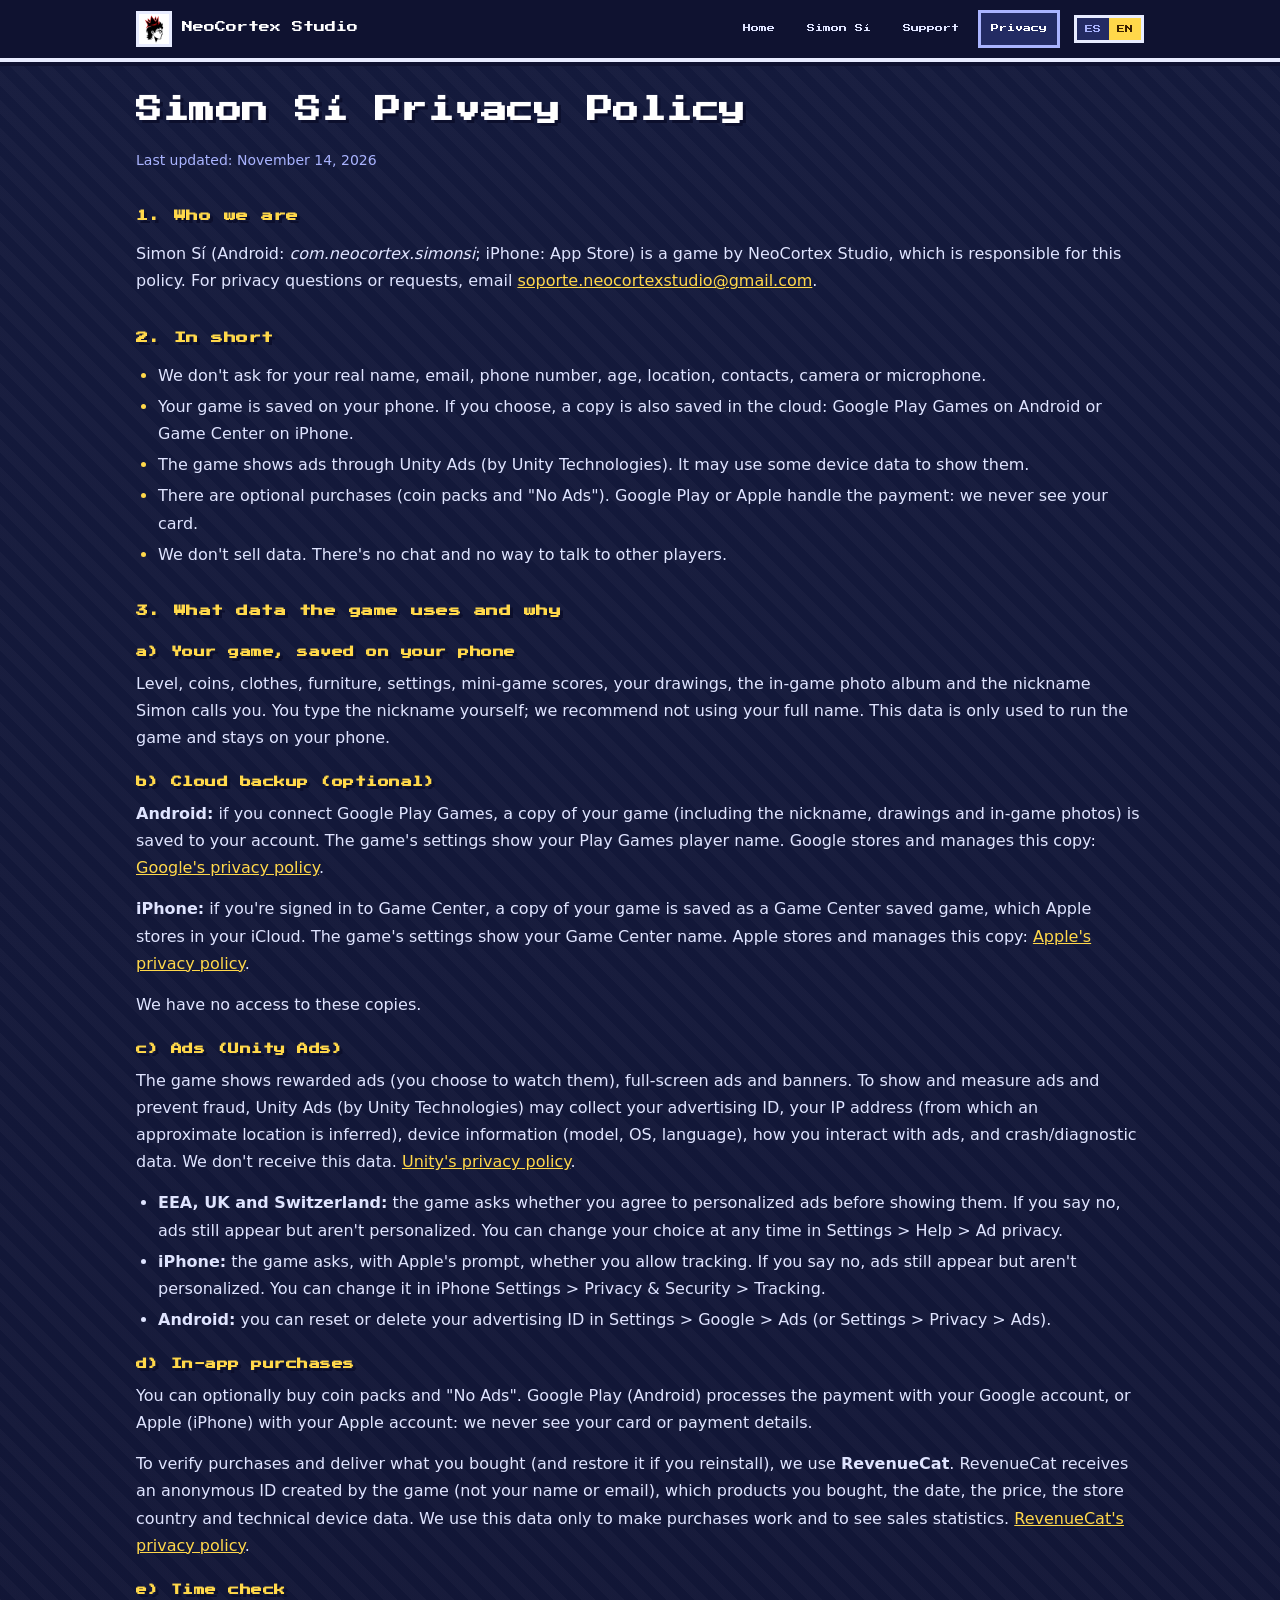
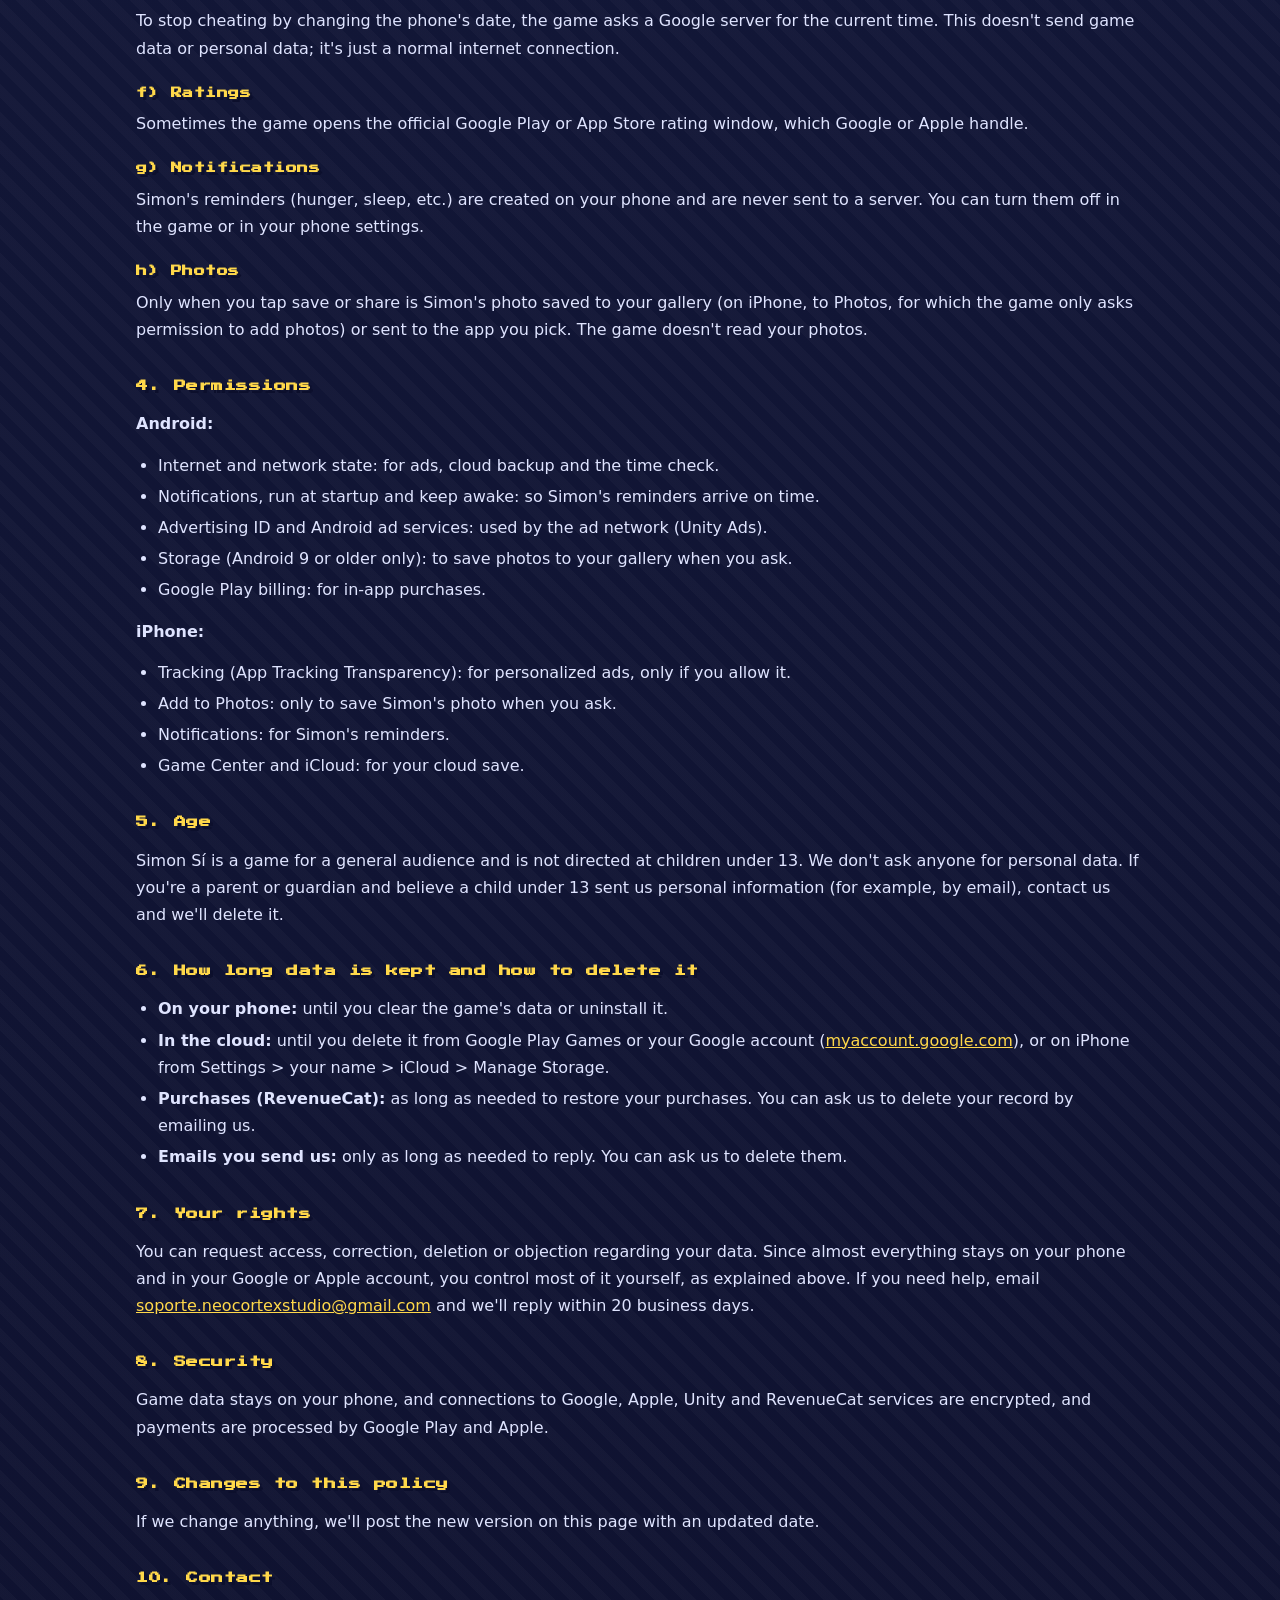
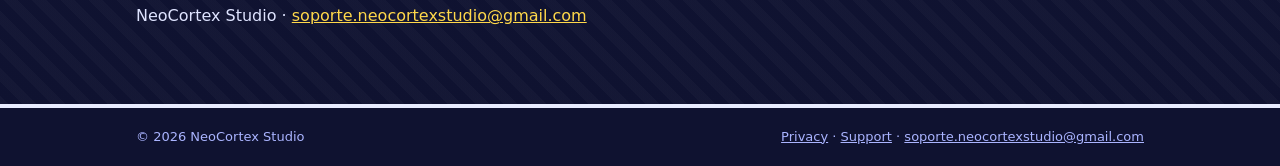
==== commit 8bde62ab: "Politica: publico general, no dirigido a menores de 13 (clasificacion 9+ en Apple) Co-Authored-By: C" ====
--- a/privacidad/index.html
+++ b/privacidad/index.html
@@ -11,7 +11,7 @@
 <meta property="og:image" content="https://neocortexstudio.github.io/assets/img/banner_es.png">
 <link rel="icon" href="../assets/img/favicon_estudio.png">
 <link rel="apple-touch-icon" href="../assets/img/logo_neocortex_180.png">
-<link rel="stylesheet" href="../assets/estilo.css">
+<link rel="stylesheet" href="../assets/estilo.css?v=2">
 <script src="../assets/idioma.js"></script>
 </head>
 <body>
@@ -23,7 +23,7 @@
 <main>
 <article class="legal" lang="es">
 <h1 class="px">Política de privacidad de Simon Sí</h1>
-<p class="nota">Última actualización: 12 de noviembre de 2026</p>
+<p class="nota">Última actualización: 14 de noviembre de 2026</p>
 
 <h2 class="px">1. Quién es el responsable</h2>
 <p>Simon Sí (Android: <i>com.neocortex.simonsi</i>; iPhone: App Store) es un juego de NeoCortex Studio, responsable de esta política. Para cualquier duda o solicitud sobre privacidad, escríbenos a <a href="mailto:soporte.neocortexstudio@gmail.com">soporte.neocortexstudio@gmail.com</a>.</p>
@@ -88,7 +88,7 @@
 </ul>
 
 <h2 class="px">5. Edad</h2>
-<p>Simon Sí está pensado para personas de 13 años o más y no está dirigido a menores de 13. No pedimos datos personales a nadie. Si eres padre, madre o tutor y crees que un menor de 13 años nos envió información personal (por ejemplo, por correo), escríbenos y la borraremos.</p>
+<p>Simon Sí es un juego para público general y no está dirigido a niños menores de 13 años. No pedimos datos personales a nadie. Si eres padre, madre o tutor y crees que un menor de 13 años nos envió información personal (por ejemplo, por correo), escríbenos y la borraremos.</p>
 
 <h2 class="px">6. Cuánto tiempo se guardan los datos y cómo borrarlos</h2>
 <ul>
@@ -113,7 +113,7 @@
 
 <article class="legal" lang="en">
 <h1 class="px">Simon Sí Privacy Policy</h1>
-<p class="nota">Last updated: November 12, 2026</p>
+<p class="nota">Last updated: November 14, 2026</p>
 
 <h2 class="px">1. Who we are</h2>
 <p>Simon Sí (Android: <i>com.neocortex.simonsi</i>; iPhone: App Store) is a game by NeoCortex Studio, which is responsible for this policy. For privacy questions or requests, email <a href="mailto:soporte.neocortexstudio@gmail.com">soporte.neocortexstudio@gmail.com</a>.</p>
@@ -178,7 +178,7 @@
 </ul>
 
 <h2 class="px">5. Age</h2>
-<p>Simon Sí is intended for people 13 and older and is not directed at children under 13. We don't ask anyone for personal data. If you're a parent or guardian and believe a child under 13 sent us personal information (for example, by email), contact us and we'll delete it.</p>
+<p>Simon Sí is a game for a general audience and is not directed at children under 13. We don't ask anyone for personal data. If you're a parent or guardian and believe a child under 13 sent us personal information (for example, by email), contact us and we'll delete it.</p>
 
 <h2 class="px">6. How long data is kept and how to delete it</h2>
 <ul>
--- a/assets/estilo.css
+++ b/assets/estilo.css
@@ -53,6 +53,7 @@
   border: 0; box-shadow: inset 0 -4px 0 rgba(0,0,0,.28), inset 0 3px 0 rgba(255,255,255,.25), 0 0 0 3px var(--noche); }
 .bt:hover { filter: brightness(1.1); } .bt:active { transform: translateY(2px); }
 .bt.oro { background: var(--oro); color: #3a2000; }
+.bt.azul { background: #0d84ff; color: #fff; }   /* App Store: azul como su ícono */
 .bt.gris { background: #4a5290; color: #c8ceff; cursor: default; }
 .botones { display: flex; gap: 14px; flex-wrap: wrap; margin: 18px 0 6px; }
 
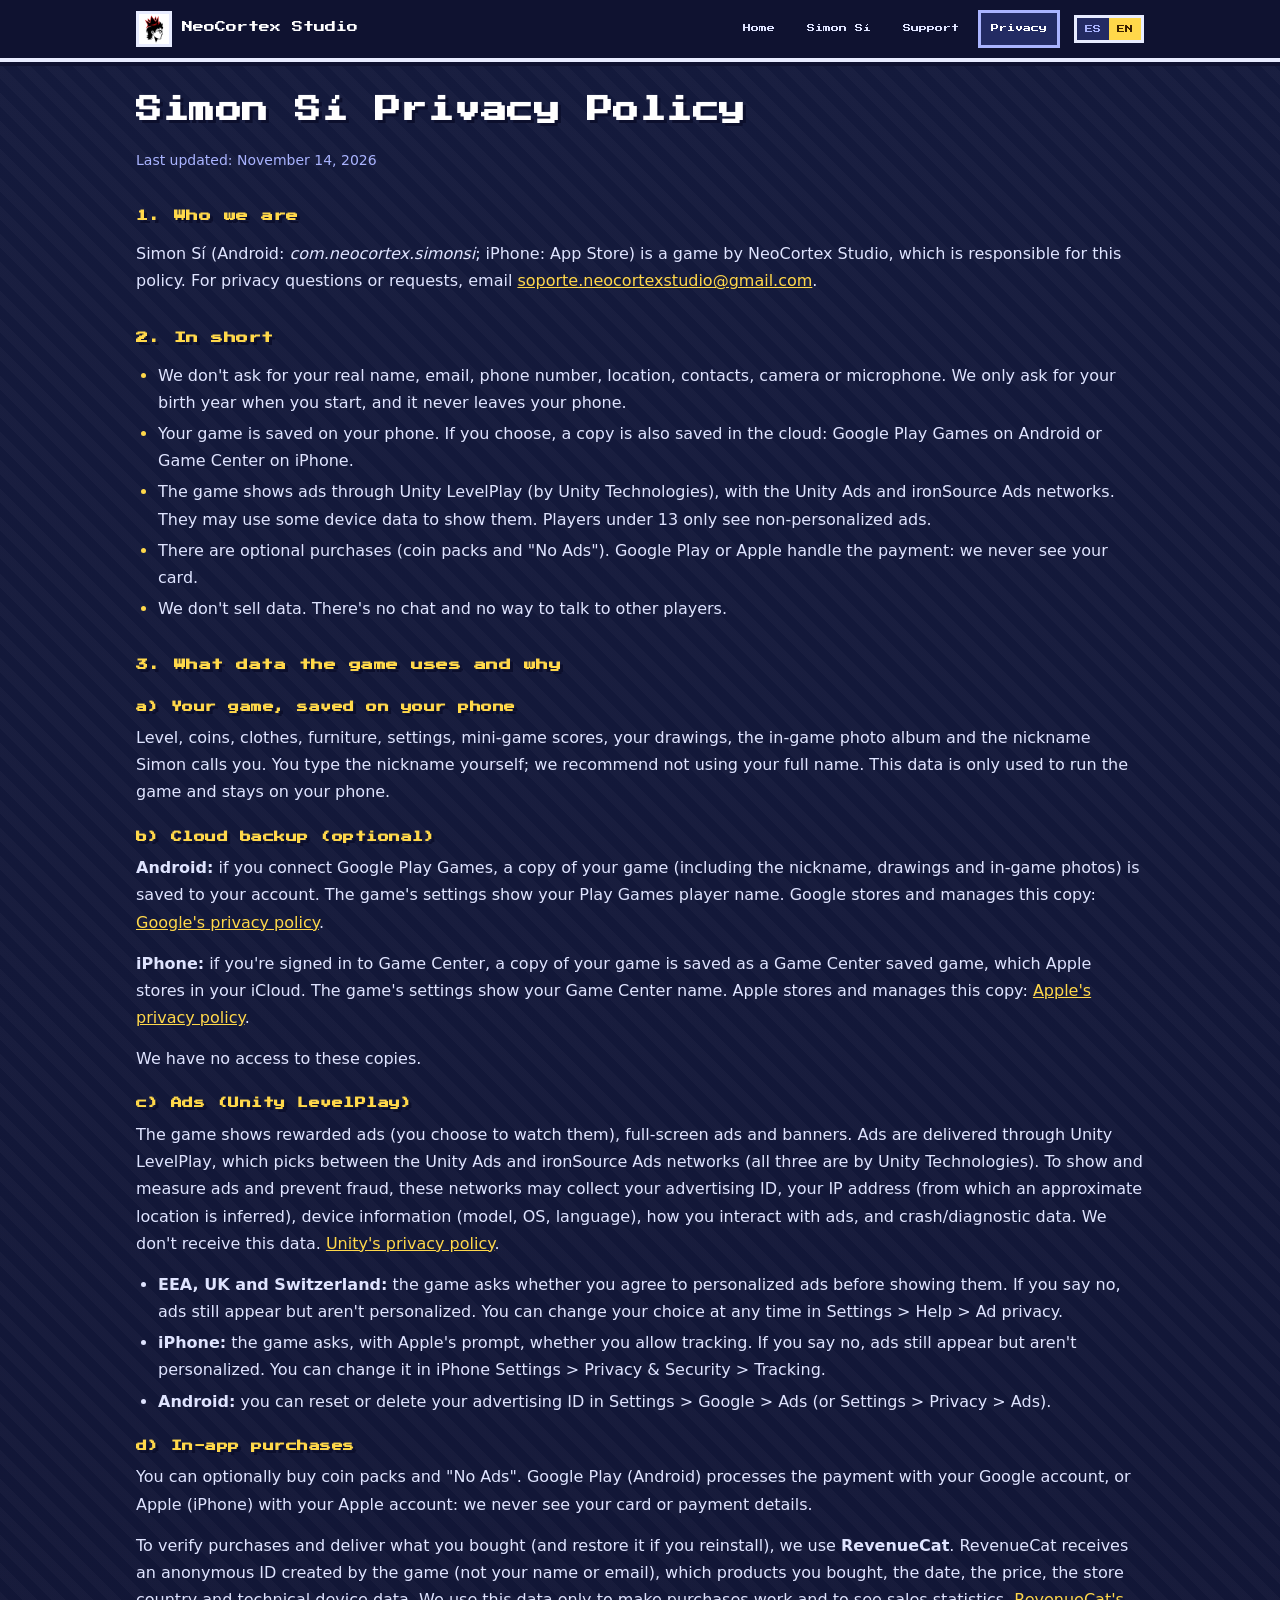
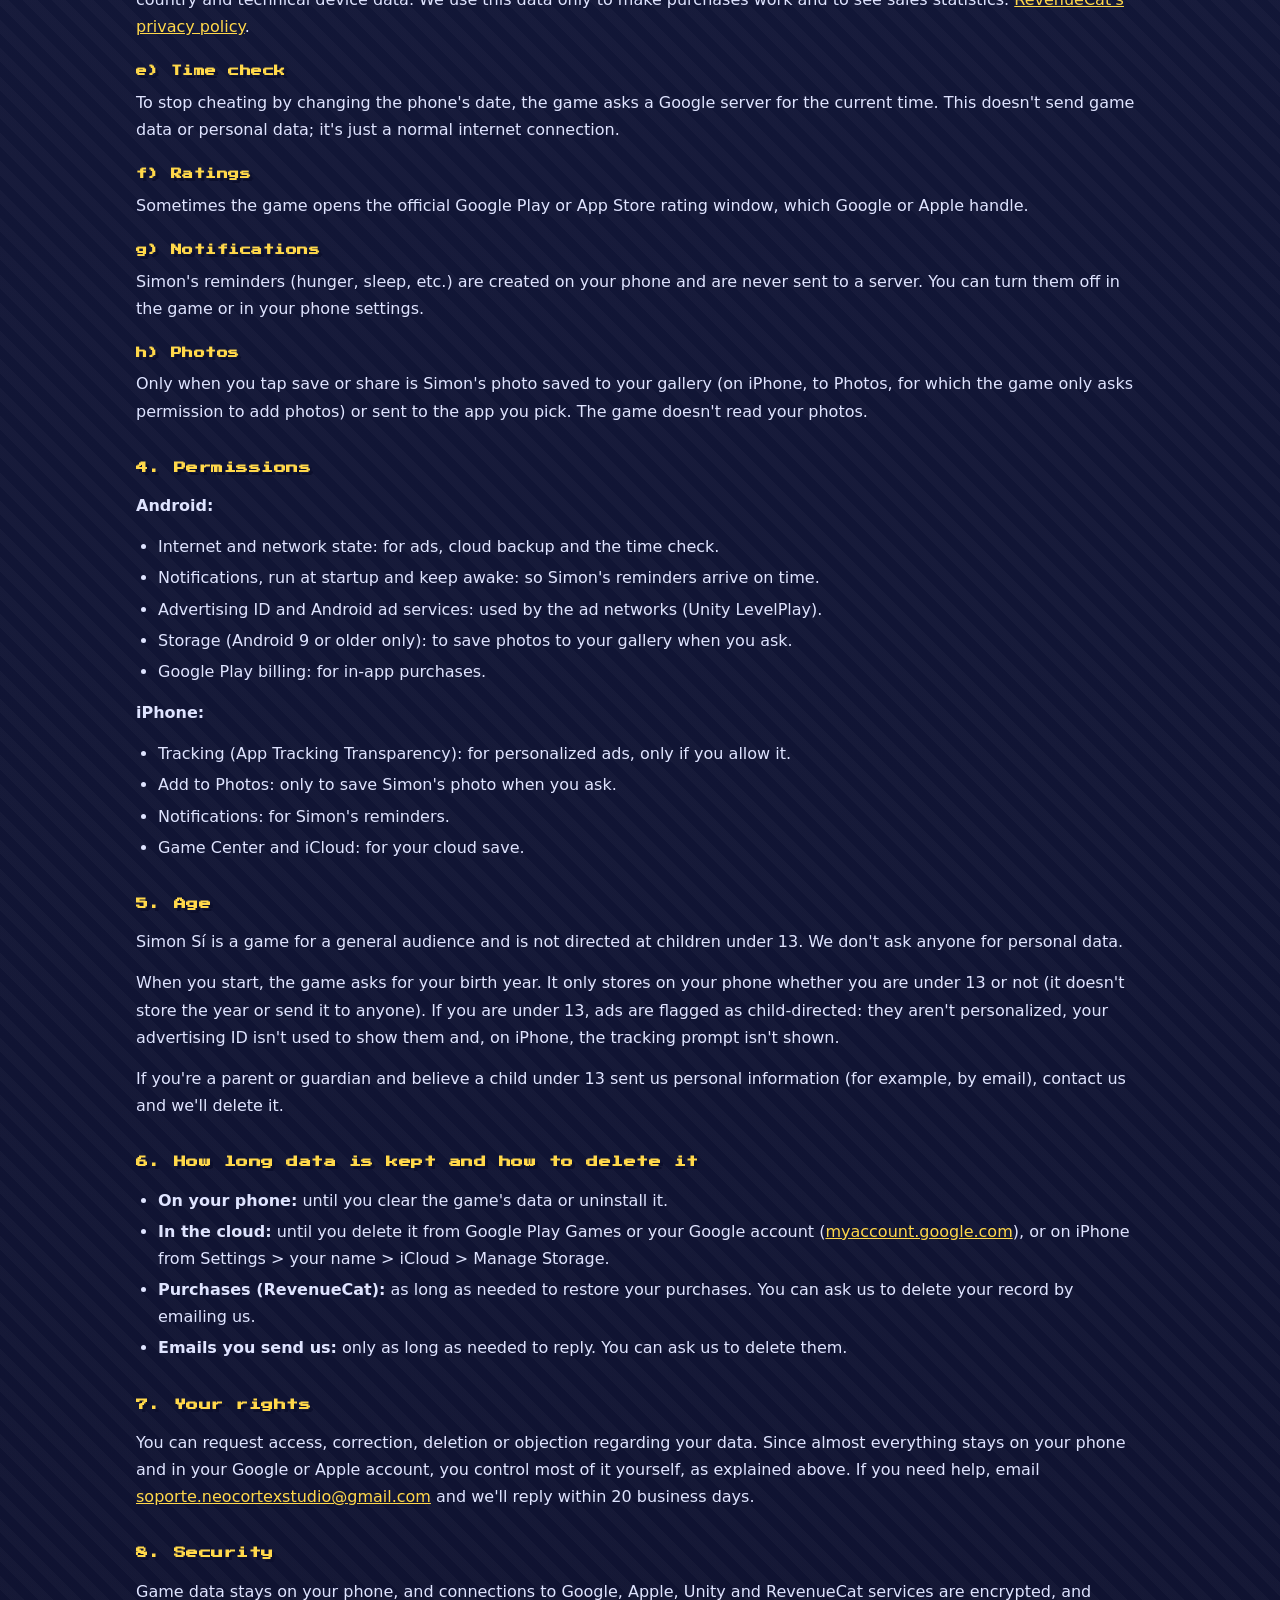
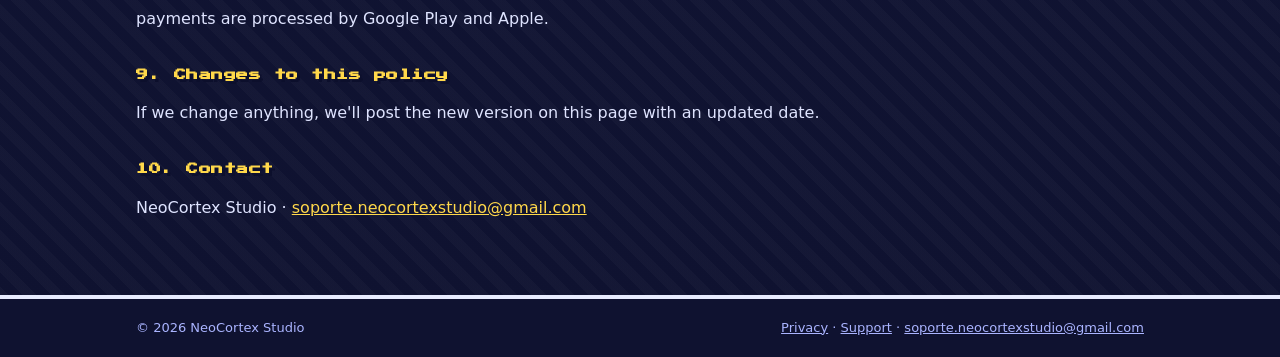
==== commit be678ee3: "Politica: anuncios con Unity LevelPlay (ironSource) y pregunta de año de nacimiento Co-Authored-By: " ====
--- a/privacidad/index.html
+++ b/privacidad/index.html
@@ -30,9 +30,9 @@
 
 <h2 class="px">2. En pocas palabras</h2>
 <ul class="resumen">
-  <li>No pedimos tu nombre real, correo, teléfono, edad, ubicación, contactos, cámara ni micrófono.</li>
+  <li>No pedimos tu nombre real, correo, teléfono, ubicación, contactos, cámara ni micrófono. Solo te preguntamos tu año de nacimiento al empezar, y ese dato no sale de tu teléfono.</li>
   <li>Tu partida se guarda en tu teléfono. Si quieres, también se guarda una copia en la nube: Google Play Juegos en Android o Game Center en iPhone.</li>
-  <li>El juego muestra anuncios a través de Unity Ads (de Unity Technologies). Puede usar algunos datos del teléfono para mostrarlos.</li>
+  <li>El juego muestra anuncios a través de Unity LevelPlay (de Unity Technologies), con las redes Unity Ads e ironSource Ads. Pueden usar algunos datos del teléfono para mostrarlos. A los menores de 13 años solo se les muestran anuncios no personalizados.</li>
   <li>Hay compras opcionales (paquetes de monedas y "Sin anuncios"). El pago lo hace Google Play o Apple: nosotros nunca vemos tu tarjeta.</li>
   <li>No vendemos datos. No hay chat ni forma de hablar con otros jugadores.</li>
 </ul>
@@ -46,8 +46,8 @@
 <p><b>iPhone:</b> si tienes sesión en Game Center, se guarda una copia de tu partida como "partida guardada" de Game Center, que Apple almacena en tu iCloud. En los ajustes del juego se muestra tu nombre de Game Center. Esta copia la guarda y administra Apple: <a href="https://www.apple.com/legal/privacy/" target="_blank" rel="noopener">política de privacidad de Apple</a>.</p>
 <p>Nosotros no tenemos acceso a esas copias.</p>
 
-<h3>c) Anuncios (Unity Ads)</h3>
-<p>El juego muestra anuncios con premio (los eliges tú), anuncios de pantalla completa y banners. Para mostrarlos, medirlos y evitar fraudes, Unity Ads (de Unity Technologies) puede recopilar el identificador de publicidad del teléfono, la dirección IP (de la que se deduce una ubicación aproximada), información del dispositivo (modelo, sistema, idioma), cómo interactúas con los anuncios y datos técnicos de errores. Nosotros no recibimos esos datos. <a href="https://unity.com/legal/game-player-and-app-user-privacy-policy" target="_blank" rel="noopener">Política de privacidad de Unity</a>.</p>
+<h3>c) Anuncios (Unity LevelPlay)</h3>
+<p>El juego muestra anuncios con premio (los eliges tú), anuncios de pantalla completa y banners. Los anuncios llegan a través de Unity LevelPlay, que elige en cada momento entre las redes Unity Ads e ironSource Ads (las tres son de Unity Technologies). Para mostrarlos, medirlos y evitar fraudes, estas redes pueden recopilar el identificador de publicidad del teléfono, la dirección IP (de la que se deduce una ubicación aproximada), información del dispositivo (modelo, sistema, idioma), cómo interactúas con los anuncios y datos técnicos de errores. Nosotros no recibimos esos datos. <a href="https://unity.com/legal/game-player-and-app-user-privacy-policy" target="_blank" rel="noopener">Política de privacidad de Unity</a>.</p>
 <ul>
   <li><b>Europa, Reino Unido y Suiza:</b> el juego te pregunta si aceptas anuncios personalizados antes de mostrarlos. Si dices que no, igual hay anuncios, pero no personalizados. Puedes cambiar tu decisión cuando quieras en Ajustes &gt; Ayuda &gt; Privacidad de anuncios.</li>
   <li><b>iPhone:</b> el juego te pregunta con la ventana de Apple si permites el rastreo. Si dices que no, los anuncios siguen, pero no son personalizados. Puedes cambiarlo en Ajustes del iPhone &gt; Privacidad y seguridad &gt; Rastreo.</li>
@@ -75,7 +75,7 @@
 <ul>
   <li>Internet y estado de la red: para los anuncios, la copia en la nube y la revisión de la hora.</li>
   <li>Notificaciones, iniciar al encender el teléfono y mantener activo: para que los avisos de Simon lleguen a tiempo.</li>
-  <li>Identificador de publicidad y servicios de anuncios de Android: los usa la red de anuncios (Unity Ads).</li>
+  <li>Identificador de publicidad y servicios de anuncios de Android: los usan las redes de anuncios (Unity LevelPlay).</li>
   <li>Almacenamiento (solo en Android 9 o anterior): para guardar fotos en tu galería cuando tú lo pides.</li>
   <li>Facturación de Google Play: para las compras dentro de la app.</li>
 </ul>
@@ -88,7 +88,9 @@
 </ul>
 
 <h2 class="px">5. Edad</h2>
-<p>Simon Sí es un juego para público general y no está dirigido a niños menores de 13 años. No pedimos datos personales a nadie. Si eres padre, madre o tutor y crees que un menor de 13 años nos envió información personal (por ejemplo, por correo), escríbenos y la borraremos.</p>
+<p>Simon Sí es un juego para público general y no está dirigido a niños menores de 13 años. No pedimos datos personales a nadie.</p>
+<p>Al empezar, el juego pregunta tu año de nacimiento. Con ese dato solo guarda en tu teléfono si tienes menos de 13 años o no (no guarda el año ni lo envía a nadie). Si tienes menos de 13, los anuncios se marcan como para niños: no son personalizados, no se usa tu identificador de publicidad para mostrarlos y, en iPhone, no se te muestra la ventana de rastreo.</p>
+<p> Si eres padre, madre o tutor y crees que un menor de 13 años nos envió información personal (por ejemplo, por correo), escríbenos y la borraremos.</p>
 
 <h2 class="px">6. Cuánto tiempo se guardan los datos y cómo borrarlos</h2>
 <ul>
@@ -120,9 +122,9 @@
 
 <h2 class="px">2. In short</h2>
 <ul class="resumen">
-  <li>We don't ask for your real name, email, phone number, age, location, contacts, camera or microphone.</li>
+  <li>We don't ask for your real name, email, phone number, location, contacts, camera or microphone. We only ask for your birth year when you start, and it never leaves your phone.</li>
   <li>Your game is saved on your phone. If you choose, a copy is also saved in the cloud: Google Play Games on Android or Game Center on iPhone.</li>
-  <li>The game shows ads through Unity Ads (by Unity Technologies). It may use some device data to show them.</li>
+  <li>The game shows ads through Unity LevelPlay (by Unity Technologies), with the Unity Ads and ironSource Ads networks. They may use some device data to show them. Players under 13 only see non-personalized ads.</li>
   <li>There are optional purchases (coin packs and "No Ads"). Google Play or Apple handle the payment: we never see your card.</li>
   <li>We don't sell data. There's no chat and no way to talk to other players.</li>
 </ul>
@@ -136,8 +138,8 @@
 <p><b>iPhone:</b> if you're signed in to Game Center, a copy of your game is saved as a Game Center saved game, which Apple stores in your iCloud. The game's settings show your Game Center name. Apple stores and manages this copy: <a href="https://www.apple.com/legal/privacy/" target="_blank" rel="noopener">Apple's privacy policy</a>.</p>
 <p>We have no access to these copies.</p>
 
-<h3>c) Ads (Unity Ads)</h3>
-<p>The game shows rewarded ads (you choose to watch them), full-screen ads and banners. To show and measure ads and prevent fraud, Unity Ads (by Unity Technologies) may collect your advertising ID, your IP address (from which an approximate location is inferred), device information (model, OS, language), how you interact with ads, and crash/diagnostic data. We don't receive this data. <a href="https://unity.com/legal/game-player-and-app-user-privacy-policy" target="_blank" rel="noopener">Unity's privacy policy</a>.</p>
+<h3>c) Ads (Unity LevelPlay)</h3>
+<p>The game shows rewarded ads (you choose to watch them), full-screen ads and banners. Ads are delivered through Unity LevelPlay, which picks between the Unity Ads and ironSource Ads networks (all three are by Unity Technologies). To show and measure ads and prevent fraud, these networks may collect your advertising ID, your IP address (from which an approximate location is inferred), device information (model, OS, language), how you interact with ads, and crash/diagnostic data. We don't receive this data. <a href="https://unity.com/legal/game-player-and-app-user-privacy-policy" target="_blank" rel="noopener">Unity's privacy policy</a>.</p>
 <ul>
   <li><b>EEA, UK and Switzerland:</b> the game asks whether you agree to personalized ads before showing them. If you say no, ads still appear but aren't personalized. You can change your choice at any time in Settings &gt; Help &gt; Ad privacy.</li>
   <li><b>iPhone:</b> the game asks, with Apple's prompt, whether you allow tracking. If you say no, ads still appear but aren't personalized. You can change it in iPhone Settings &gt; Privacy &amp; Security &gt; Tracking.</li>
@@ -165,7 +167,7 @@
 <ul>
   <li>Internet and network state: for ads, cloud backup and the time check.</li>
   <li>Notifications, run at startup and keep awake: so Simon's reminders arrive on time.</li>
-  <li>Advertising ID and Android ad services: used by the ad network (Unity Ads).</li>
+  <li>Advertising ID and Android ad services: used by the ad networks (Unity LevelPlay).</li>
   <li>Storage (Android 9 or older only): to save photos to your gallery when you ask.</li>
   <li>Google Play billing: for in-app purchases.</li>
 </ul>
@@ -178,7 +180,9 @@
 </ul>
 
 <h2 class="px">5. Age</h2>
-<p>Simon Sí is a game for a general audience and is not directed at children under 13. We don't ask anyone for personal data. If you're a parent or guardian and believe a child under 13 sent us personal information (for example, by email), contact us and we'll delete it.</p>
+<p>Simon Sí is a game for a general audience and is not directed at children under 13. We don't ask anyone for personal data.</p>
+<p>When you start, the game asks for your birth year. It only stores on your phone whether you are under 13 or not (it doesn't store the year or send it to anyone). If you are under 13, ads are flagged as child-directed: they aren't personalized, your advertising ID isn't used to show them and, on iPhone, the tracking prompt isn't shown.</p>
+<p> If you're a parent or guardian and believe a child under 13 sent us personal information (for example, by email), contact us and we'll delete it.</p>
 
 <h2 class="px">6. How long data is kept and how to delete it</h2>
 <ul>
